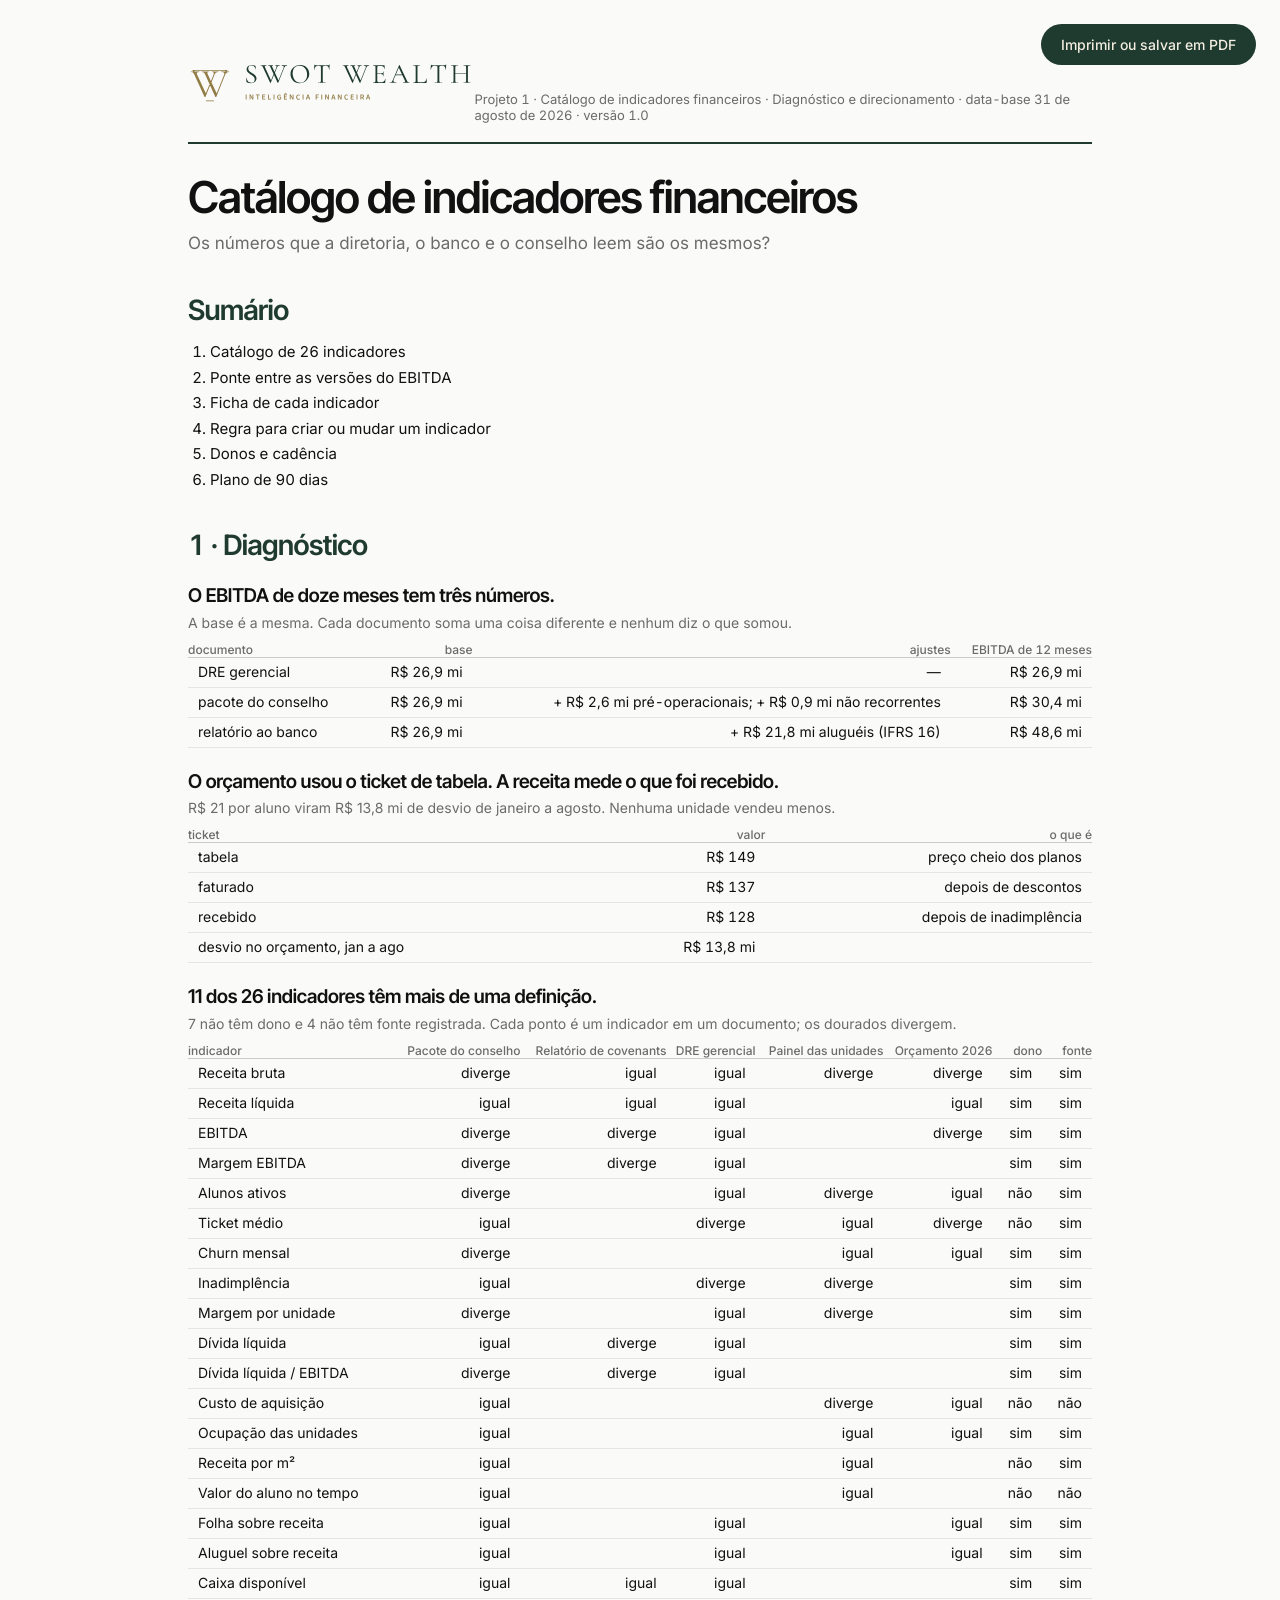
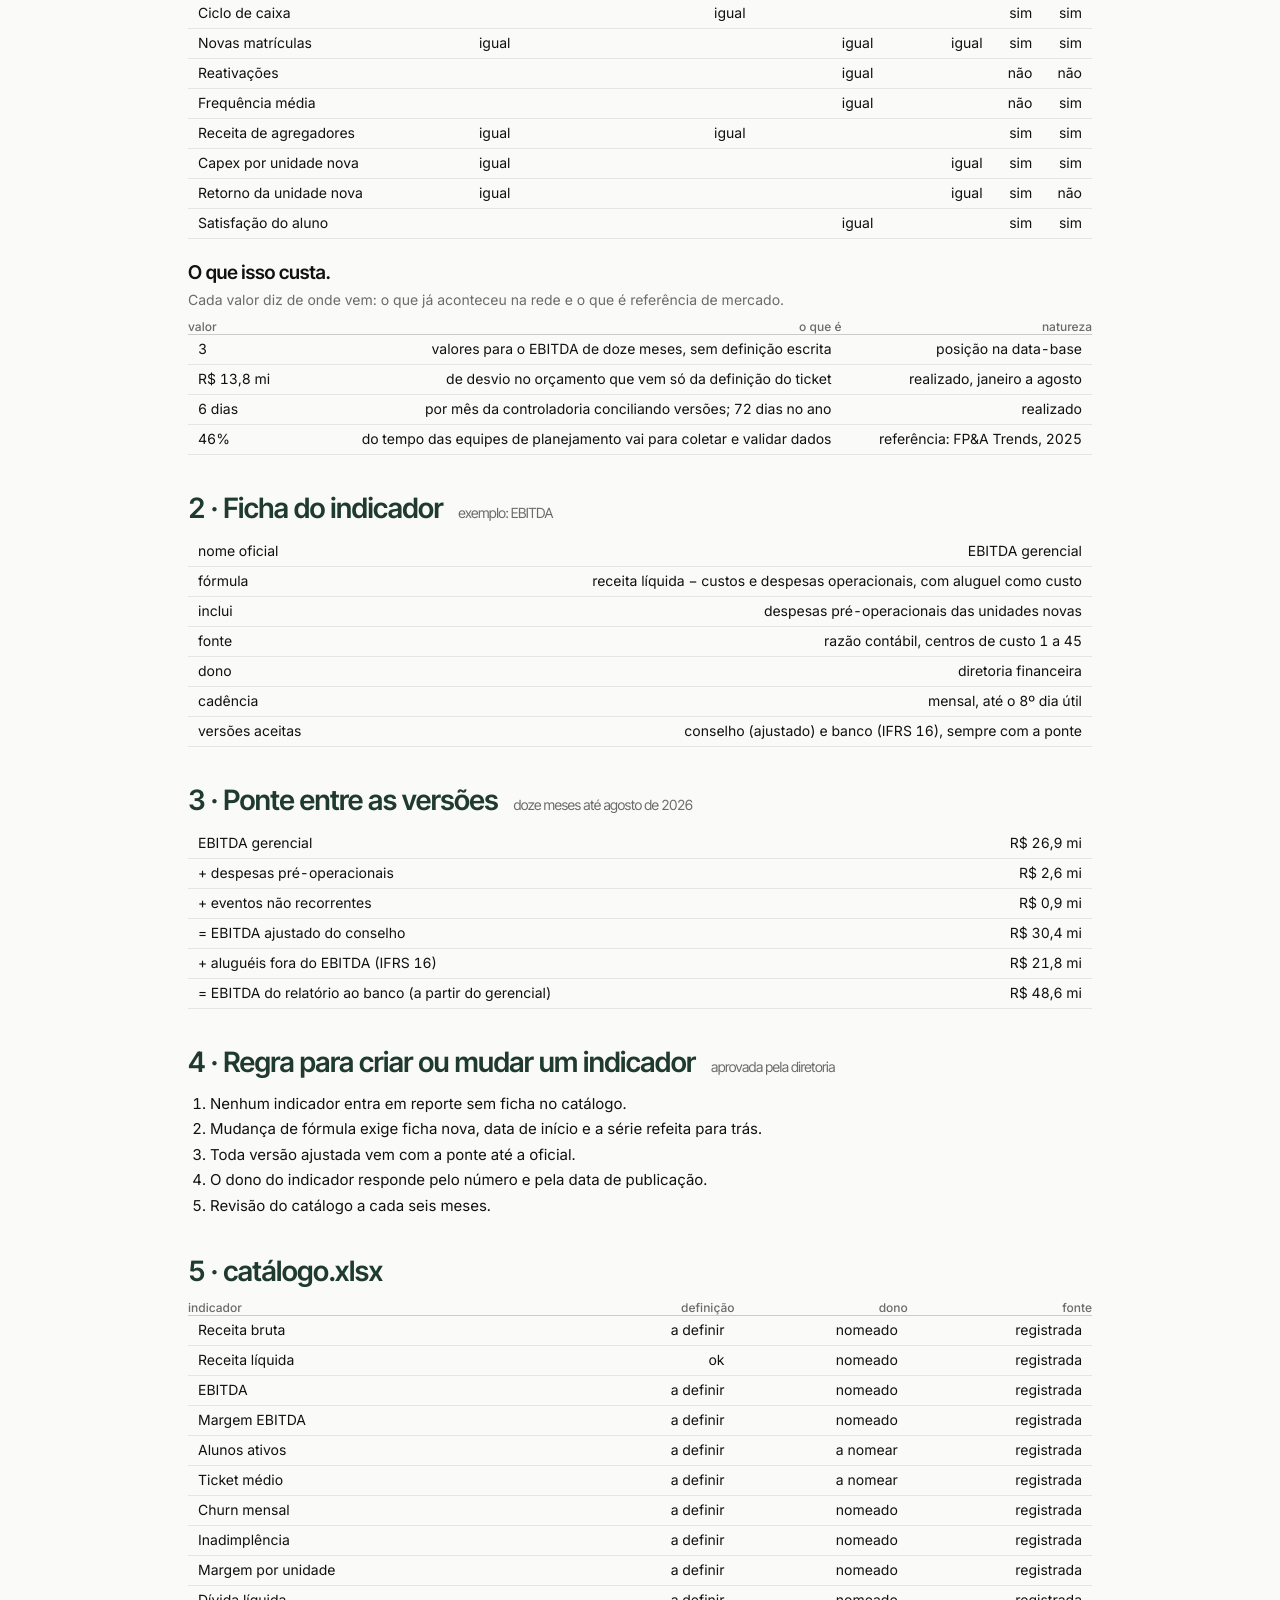
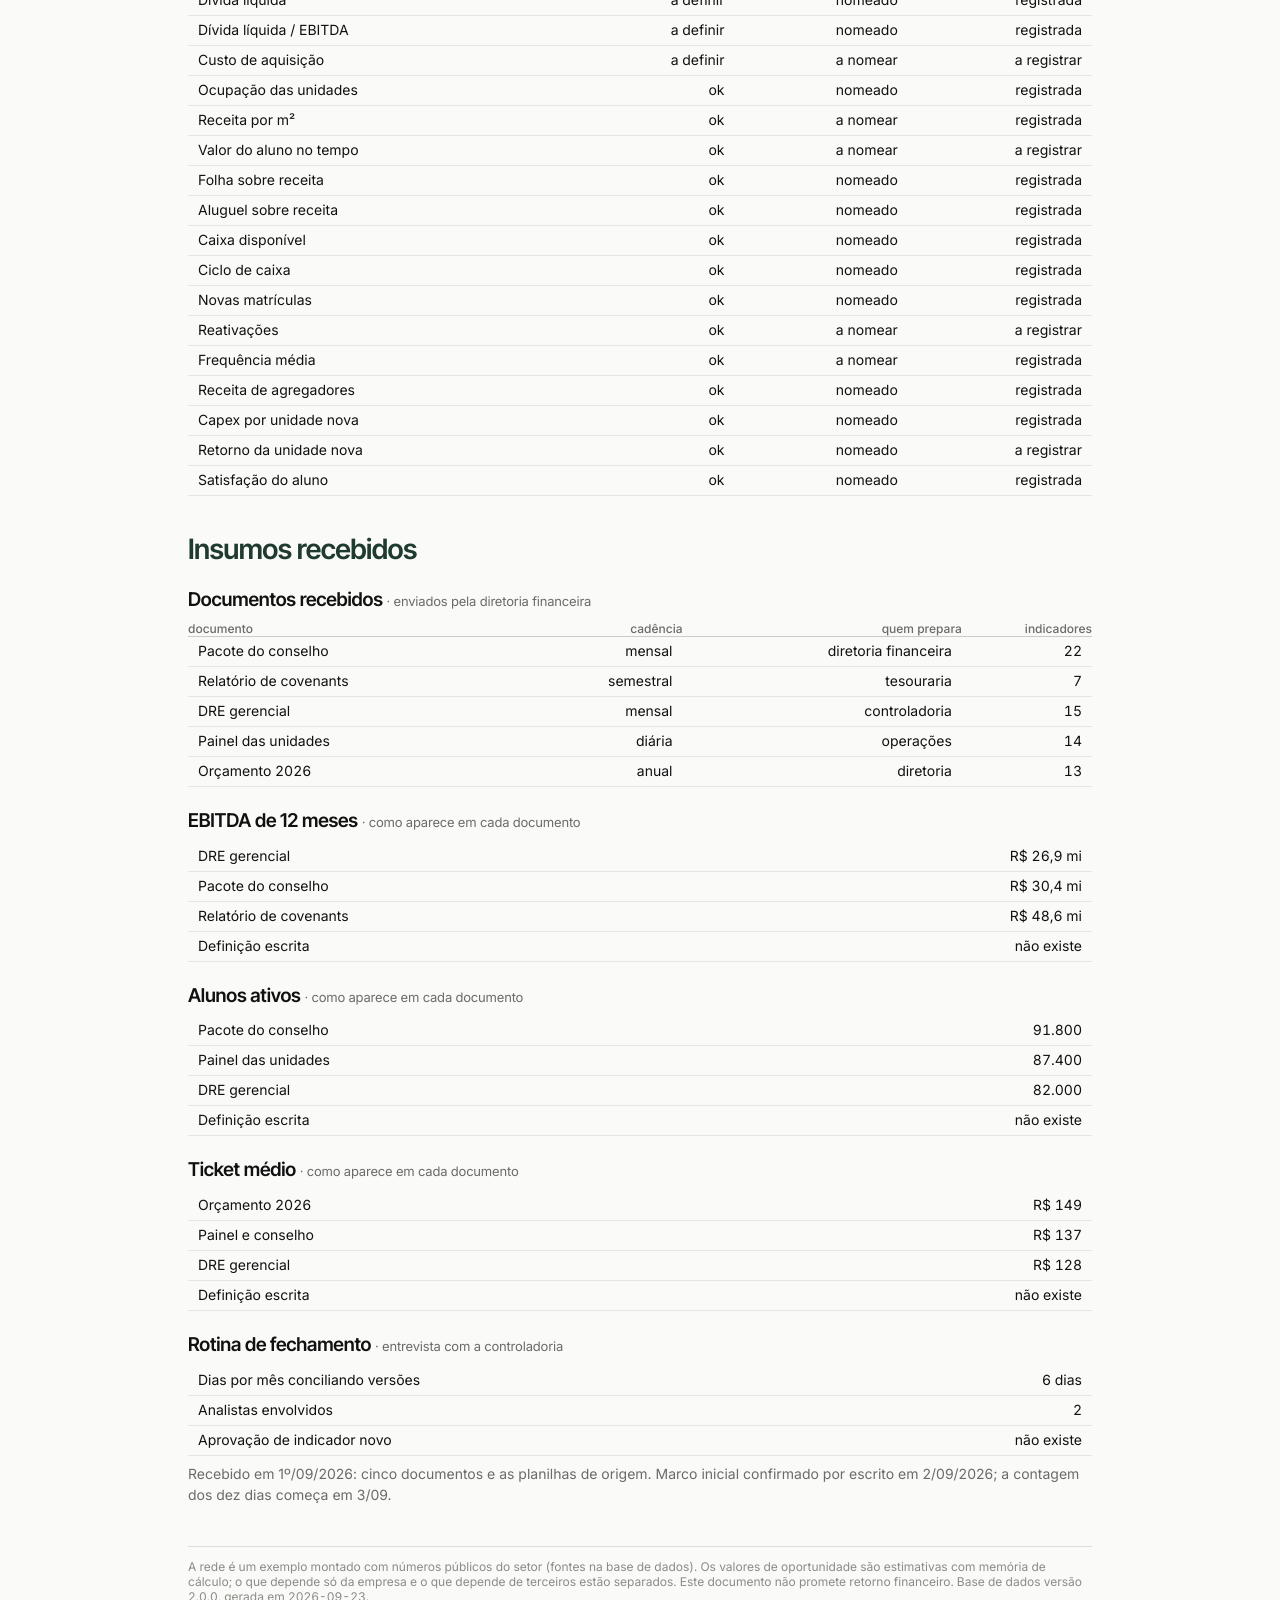
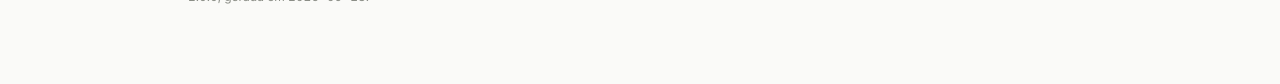
==== material.html @ 2d1b6a08 "Escolha do Top 3 a qualquer momento; peça contínua sem engasgos - 1, 2, 3 ou clique no cartão escolh" ====
<!doctype html>
<html lang="pt-BR">
<head>
<meta charset="utf-8">
<meta name="robots" content="noindex,nofollow">
<title>SWOT WEALTH · material do projeto</title>
<link rel="stylesheet" href="fontes/fontes.css?v=202609232228">
<link rel="stylesheet" href="estilo.css?v=202609232228">
<style>
:root{--sf:var(--disp);--sf-texto:var(--texto);--cinza-2:#8a8d86;--linha:rgba(17,17,17,.12)}
html,body{overflow:auto;background:var(--papel);color:var(--grafite);height:auto}
#campo,#moldura{display:none}
.doc{position:static;inset:auto;overflow:visible;max-width:1000px;margin:0 auto;padding:60px 48px 80px;font-family:var(--sf-texto)}
.doc header{border-bottom:2px solid var(--verde);padding-bottom:18px;margin-bottom:30px;display:flex;justify-content:space-between;align-items:baseline}
.doc header img{height:44px}
.doc header span{font-size:13px;color:var(--cinza)}
.doc h1{font:600 44px/1.08 var(--disp);letter-spacing:-.025em;margin-bottom:8px} .doc h1 small{display:block;font:400 17px/1.5 var(--texto);letter-spacing:0;color:var(--cinza);margin-top:10px} .doc h2 small,.doc p small{font-weight:400}
.doc h2{font-family:var(--sf);font-size:28px;font-weight:600;letter-spacing:-.02em;color:var(--verde);margin:36px 0 12px;page-break-after:avoid}
.doc h2 span{font-weight:400;font-size:14px;color:var(--cinza);margin-left:10px}
.doc section{page-break-inside:avoid}
.doc table{margin:8px 0} .doc td{font-size:14px;padding:6px 10px} .doc th{font-size:12px}
.doc .memo .lm span{max-width:none}
.doc .regua{height:190px}
.doc .grade{position:static;display:block} .doc .tile{margin-bottom:16px}
.doc .custo{grid-template-columns:repeat(2,1fr)} .doc .custo .num{font-size:24px}
.doc .funil .degrau .num{font-size:22px}
.doc .barra{width:var(--w)} .doc [data-w]{width:attr(data-w)}
.doc .proj i{height:var(--h)}
.doc .politica{list-style:none;font-size:14px;line-height:1.6}
.doc h3.qd{font:600 19px/1.3 var(--disp);letter-spacing:-.01em;margin:22px 0 4px}
.doc h3.qd span{font:400 13px var(--texto);color:var(--cinza)}
.doc p.qs{font:400 14px/1.5 var(--texto);color:var(--cinza);margin-bottom:8px}
.doc table.mini{width:100%;border-collapse:collapse}
.doc table.mini th{text-align:right;border-bottom:1px solid rgba(17,17,17,.2);color:var(--cinza);font-weight:500}
.doc table.mini th:first-child,.doc table.mini td.e{text-align:left}
.doc table.mini td{text-align:right;border-bottom:1px solid var(--fio)}
.doc ol.itens{padding-left:22px;font-size:15px;line-height:1.7}
.doc .rodape-doc{margin-top:40px;font-size:12px;color:var(--cinza-2);border-top:1px solid var(--linha);padding-top:12px}
.acoes{position:fixed;right:24px;top:24px;display:flex;gap:8px}
.acoes button{font:500 14px var(--texto);background:var(--verde);color:var(--marfim);border:none;padding:12px 20px;border-radius:999px;cursor:pointer}
@media print{.acoes{display:none} .doc{padding:0} @page{margin:18mm}}
</style>
</head>
<body>
<div class="acoes"><button onclick="window.print()">Imprimir ou salvar em PDF</button></div>
<div class="doc" id="doc"></div>
<script type="module">
// Material do projeto (v2): documento imprimível e arquivos CSV, gerados do mesmo conteúdo da apresentação.
import * as motor from "./motor/motor.js?v=202609232228";
import { conteudo } from "./js/conteudo.js?v=202609232228";
import { F } from "./js/util.js?v=202609232228";
window.__motor = motor;
const p = new URLSearchParams(location.search);
const n = Number(p.get("projeto") || 1);
const base = await fetch("dados/base.json", { cache: "no-store" }).then((r) => r.json());
const R = motor.calcular(base);
const C = conteudo(base, R, n);
const E = C.entregavel;
const mi = (v) => `R$ ${F.n(v / 1e6, 1)} mi`;
const semTag = (x) => String(x ?? "").replace(/<[^>]+>/g, " ").replace(/\s+/g, " ").trim();

// Cada quadro do diagnóstico vira uma tabela com os mesmos números do gráfico.
function tabelaDoQuadro(qd) {
  if (qd.id === "ebitda") return { cab: ["documento", "base", "ajustes", "EBITDA de 12 meses"], linhas: qd.barras.map((b) => [b.rot, mi(b.base), b.partes.map((x) => `+ ${mi(x.v)} ${x.t}`).join("; ") || "—", mi(b.base + b.partes.reduce((s, x) => s + x.v, 0))]) };
  if (qd.id === "ticket") return { cab: ["ticket", "valor", "o que é"], linhas: [...qd.barras.map(([t, v, d]) => [t, F.brl(v), d]), ["desvio no orçamento, jan a ago", mi(qd.numero), ""]] };
  if (qd.id === "matriz") return { cab: ["indicador", ...qd.docs, "dono", "fonte"], linhas: qd.linhas.map((l) => [l.nome, ...l.usos.map((u) => (u === "d" ? "diverge" : u ? "igual" : "")), l.dono ? "sim" : "não", l.fonte ? "sim" : "não"]) };
  if (qd.id === "pessoas") return { cab: ["pessoa", ...qd.passos, "caminho inteiro"], linhas: qd.pessoas.map((x) => [x.cargo, ..."CBLAPQ".split("").map((id) => (x.acessos.includes(id) ? "●" : "")), x.caminho ? "sim" : ""]) };
  if (qd.id === "fluxo") return { cab: ["fluxo", "valor pago em 12 meses"], linhas: qd.partes.map(([t, v]) => [t, mi(v)]) };
  if (qd.id === "meses") return { cab: ["mês", "trocas", "confirmadas", "sem confirmação"], linhas: qd.meses.map((m, i) => [m, qd.total[i], qd.conf[i], qd.total[i] - qd.conf[i]]) };
  if (qd.id === "fontes") return { cab: ["fonte", "saldo", "taxa ao ano", "custo ao ano"], linhas: qd.fontes.map((x) => [x.rot, mi(x.saldo), F.pct(x.taxa), mi(x.custo)]) };
  if (qd.id === "hoje" || qd.id === "depois") return { cab: ["semana", "menor saldo"], linhas: qd.semanas.map((v, i) => [i + 1, mi(v)]) };
  if (qd.tiles) return { cab: ["valor", "o que é", "natureza"], linhas: qd.tiles.map((t) => [t.v, t.t, t.e]) };
  if (qd.acoes) return { cab: ["ação", "valor ao ano", "natureza", "quando"], linhas: [...qd.acoes.map((a) => [a.t, F.brl(Math.round(a.v)), a.tipo === "certo" ? "depende só da empresa" : "depende de terceiros", a.quando]), ["total", F.brl(Math.round(qd.total)), `${F.brl(Math.round(qd.certo))} certos`, ""]] };
  return { cab: [], linhas: [] };
}
const tabHTML = (t) => `<table class="mini"><thead><tr>${t.cab.map((h) => `<th>${h}</th>`).join("")}</tr></thead><tbody>${t.linhas.map((l) => `<tr>${l.map((v, i) => `<td class="${i ? "" : "e"}">${v}</td>`).join("")}</tr>`).join("")}</tbody></table>`;
function csv(linhas) { return "﻿" + linhas.map((l) => l.map((v) => `"${semTag(v).replace(/"/g, '""')}"`).join(";")).join(String.fromCharCode(13, 10)); }
function baixar(nome, texto) { const a = document.createElement("a"); a.href = URL.createObjectURL(new Blob([texto], { type: "text/csv;charset=utf-8" })); a.download = nome; a.click(); }

if (p.get("baixar") === "checklist") {
  const linhas = [["bloco", "campo", "valor", "origem"]];
  C.formulario.blocos.forEach((b) => {
    if (b.tabela) b.tabela.linhas.forEach((l) => linhas.push([b.titulo, l[0], l.slice(1).join(" | "), b.origem]));
    if (b.matriz) b.matriz.pessoas.forEach((x) => linhas.push([b.titulo, x.cargo, b.matriz.passos.filter((_, i) => x.acessos[i]).join(" | "), b.origem]));
    if (b.campos) b.campos.forEach((c) => linhas.push([b.titulo, c.l, c.v, b.origem]));
  });
  baixar(`checklist_projeto${n}.csv`, csv(linhas));
} else if (p.get("baixar") === "tabelas") {
  const linhas = [["Diagnóstico"]];
  C.quadros.forEach((qd) => { const t = tabelaDoQuadro(qd); linhas.push([], [qd.titulo], t.cab, ...t.linhas); });
  linhas.push([], ["Planilha do entregável"], E.planilha.cab, ...E.planilha.linhas);
  baixar(`tabelas_projeto${n}.csv`, csv(linhas));
}

document.getElementById("doc").innerHTML = `
<header><img src="midia/marca/logo_horizontal.svg" alt="SWOT WEALTH"><span>Projeto ${n} · ${C.proj.nome} · ${E.capa.sub}</span></header>
<h1>${C.proj.nome}<small>${C.proj.pergunta}</small></h1>
<section><h2>Sumário</h2><ol style="padding-left:22px;line-height:1.7;font-size:15px">${E.capa.indice.map((i) => `<li>${i}</li>`).join("")}</ol></section>
<section><h2>1 · Diagnóstico</h2>${C.quadros.map((qd) => `<h3 class="qd">${qd.titulo}</h3><p class="qs">${qd.sub}</p>${tabHTML(tabelaDoQuadro(qd))}`).join("")}</section>
${E.folhas.map((fo, i) => `<section><h2>${i + 2} · ${fo.titulo} <span>${fo.sub}</span></h2>${fo.itens ? `<ol class="itens">${fo.itens.map((x) => `<li>${x}</li>`).join("")}</ol>` : tabHTML({ cab: [], linhas: fo.linhas })}</section>`).join("")}
<section><h2>${E.folhas.length + 2} · ${E.planilha.titulo}</h2>${tabHTML({ cab: E.planilha.cab, linhas: E.planilha.linhas })}</section>
<section><h2>Insumos recebidos</h2>${C.formulario.blocos.map((b) => `<h3 class="qd">${b.titulo} <span>· ${b.origem}</span></h3>${b.tabela ? tabHTML(b.tabela) : b.matriz ? tabHTML({ cab: ["pessoa", ...b.matriz.passos], linhas: b.matriz.pessoas.map((x) => [x.cargo, ...x.acessos.map((a) => (a ? "●" : ""))]) }) : tabHTML({ cab: [], linhas: b.campos.map((c) => [c.l, c.v]) })}`).join("")}<p class="qs">${C.formulario.selo}</p></section>
<div class="rodape-doc">A rede é um exemplo montado com números públicos do setor (fontes na base de dados). Os valores de oportunidade são estimativas com memória de cálculo; o que depende só da empresa e o que depende de terceiros estão separados. Este documento não promete retorno financeiro. Base de dados versão ${base.versao}, gerada em ${base.gerado_em}.</div>`;
</script>
</body>
</html>
---- fontes/fontes.css ----
/* Inter e Inter Tight (Rasmus Andersson, SIL Open Font License 1.1), variáveis, peso 100 a 900 */
@font-face{font-family:'Inter';font-style:normal;font-weight:100 900;font-display:block;src:url('inter-var-latin.woff2') format('woff2');unicode-range:U+0000-00FF,U+0131,U+0152-0153,U+02BB-02BC,U+02C6,U+02DA,U+02DC,U+0304,U+0308,U+0329,U+2000-206F,U+20AC,U+2122,U+2191,U+2193,U+2212,U+2215,U+FEFF,U+FFFD;}
@font-face{font-family:'Inter';font-style:normal;font-weight:100 900;font-display:block;src:url('inter-var-latin-ext.woff2') format('woff2');unicode-range:U+0100-02BA,U+02BD-02C5,U+02C7-02CC,U+02CE-02D7,U+02DD-02FF,U+0304,U+0308,U+0329,U+1D00-1DBF,U+1E00-1E9F,U+1EF2-1EFF,U+2020,U+20A0-20AB,U+20AD-20C0,U+2113,U+2C60-2C7F,U+A720-A7FF;}
@font-face{font-family:'Inter Tight';font-style:normal;font-weight:100 900;font-display:block;src:url('inter-tight-var-latin.woff2') format('woff2');unicode-range:U+0000-00FF,U+0131,U+0152-0153,U+02BB-02BC,U+02C6,U+02DA,U+02DC,U+0304,U+0308,U+0329,U+2000-206F,U+20AC,U+2122,U+2191,U+2193,U+2212,U+2215,U+FEFF,U+FFFD;}
@font-face{font-family:'Inter Tight';font-style:normal;font-weight:100 900;font-display:block;src:url('inter-tight-var-latin-ext.woff2') format('woff2');unicode-range:U+0100-02BA,U+02BD-02C5,U+02C7-02CC,U+02CE-02D7,U+02DD-02FF,U+0304,U+0308,U+0329,U+1D00-1DBF,U+1E00-1E9F,U+1EF2-1EFF,U+2020,U+20A0-20AB,U+20AD-20C0,U+2113,U+2C60-2C7F,U+A720-A7FF;}
---- estilo.css ----
/* SWOT WEALTH · sistema visual da apresentação (v2)
   Noite #040A07 · Verde #1F3A2F · Ouro #C8A45A (sobre escuro) · Ouro escuro #9C7B38 (sobre branco)
   Marfim #F3EEE1 · Papel #FAFAF8 · Grafite #111 · Cinza #6B6B6B · Risco #9A3B2E
   Títulos: Inter Tight 600 (−2%) · Texto e números: Inter 400/500, algarismos tabulares.
   Sem caixa-alta em rótulos; hierarquia por tamanho, peso e cor. Nada abaixo de 17 px no palco. */
:root{
  --noite:#040A07; --verde:#1F3A2F; --verde-c:#2E5A48; --ouro:#C8A45A; --ouro-e:#9C7B38; --marfim:#F3EEE1;
  --papel:#FAFAF8; --grafite:#111; --cinza:#6B6B6B; --fio:rgba(17,17,17,.09); --risco:#9A3B2E;
  --m2:rgba(243,238,225,.70); --m3:rgba(243,238,225,.48);
  --disp:'Inter Tight','Inter',system-ui,sans-serif; --texto:'Inter',system-ui,sans-serif;
}
*{box-sizing:border-box;margin:0;padding:0}
html,body{width:100%;height:100%;background:#000;overflow:hidden}
body{font-family:var(--texto);color:var(--marfim);-webkit-font-smoothing:antialiased;text-rendering:geometricPrecision;font-feature-settings:"tnum" 1,"cv11" 1}
#moldura{position:fixed;inset:0;display:flex;align-items:center;justify-content:center}
#palco{position:absolute;left:50%;top:50%;width:1920px;height:1080px;margin:-540px 0 0 -960px;transform-origin:50% 50%;overflow:hidden;background:var(--noite)}
#mundo{position:absolute;left:0;top:0;width:1920px;height:1080px;display:block}
#cenas{position:absolute;inset:0}
.cena{position:absolute;inset:0;pointer-events:none}
.cena [data-escolha]{pointer-events:auto;cursor:pointer}

/* ---------- HUD */
#progresso{position:absolute;left:0;right:0;bottom:0;height:2px;background:rgba(200,164,90,.14);z-index:20}
#progresso i{display:block;height:100%;width:0;background:var(--ouro)}
#abas{position:absolute;right:40px;bottom:22px;display:flex;gap:8px;opacity:0;z-index:20}
#abas button{font:500 16px/1 var(--texto);color:var(--m2);background:rgba(4,10,7,.6);border:1px solid rgba(243,238,225,.16);padding:10px 16px;border-radius:999px;cursor:pointer}
#abas button b{color:var(--ouro);margin-right:8px;font-weight:600}
#abas button.atual{color:var(--marfim);border-color:rgba(200,164,90,.7)}
#dica{position:absolute;left:40px;bottom:22px;font:400 16px/1 var(--texto);color:var(--m3);opacity:0;z-index:20}
#carregando,#inicio{position:absolute;inset:0;background:var(--noite);display:flex;flex-direction:column;align-items:center;justify-content:center;gap:56px;z-index:50}
#carregando img,#inicio img{height:64px}
#carregando i{display:block;width:140px;height:1px;background:rgba(200,164,90,.25);position:relative;overflow:hidden}
#carregando i:after{content:"";position:absolute;inset:0;background:var(--ouro);transform-origin:0 50%;animation:carrega 1.6s cubic-bezier(.6,0,.2,1) infinite}
@keyframes carrega{0%{transform:scaleX(0)}60%{transform:scaleX(1);opacity:1}100%{transform:scaleX(1);opacity:0}}
#inicio{display:none;cursor:pointer}
#inicio.visivel{display:flex}
#inicio button{width:84px;height:84px;border-radius:50%;border:1px solid rgba(200,164,90,.7);background:none;cursor:pointer;display:flex;align-items:center;justify-content:center;transition:border-color .3s,transform .3s}
#inicio button:hover{border-color:var(--ouro);transform:scale(1.04)}
#inicio button svg{width:26px;height:26px;margin-left:5px}

/* ---------- tipografia sobre o escuro */
.t-display{font:600 84px/1.0 var(--disp);letter-spacing:-.028em;color:var(--marfim)}
.t-titulo{font:600 58px/1.07 var(--disp);letter-spacing:-.024em;color:var(--marfim)}
.t-lead{font:400 25px/1.45 var(--texto);letter-spacing:-.005em;color:var(--m2)}
.t-leg{font:400 19px/1.5 var(--texto);color:var(--m3)}
.rotulo{font:500 19px/1.3 var(--texto);color:var(--ouro)}
.num{font-family:var(--disp);font-weight:600;letter-spacing:-.03em;font-variant-numeric:tabular-nums}
.ouro{color:var(--ouro)}

/* textos que entram e saem com movimento ficam em camada própria: a animação vira só composição, sem redesenhar o texto */
.cena .topo,.cena .quadro,.cena .qtit,.cena .leg,.cena .fatos > div,.cena .faixa > div,.cena .amostra,.cena .areas,.cena .rod,.cena .dias,.cena .socios,
.cena .ficha > div,.cena .amb,.cena .bloco-r,.cena .leg-peca > div,.cena .dica-escolha,.cena .cabd,.cena h1,.cena .t-lead{will-change:transform,opacity}
/* âncoras: a posição vem do 3D; o miolo recebe as animações */
.anc{position:absolute;left:0;top:0;will-change:transform}
.anc .miolo{position:absolute;left:0;top:0;white-space:nowrap}
/* folhas coladas às lâminas (o transform vem da homografia) */
.folha3d{position:absolute;left:0;top:0;transform-origin:0 0;will-change:transform;backface-visibility:hidden;overflow:hidden}

/* ---------- rótulos dos gráficos (sempre diretos, ao lado do dado) */
.anc.c .miolo{transform:translate(-50%,-50%);text-align:center}
.anc.e .miolo{transform:translate(0,-50%);text-align:left}
.anc.d .miolo{transform:translate(-100%,-50%);text-align:right}
.anc.val .miolo b{display:block;font-size:44px;line-height:1;color:var(--marfim)}
.anc.val.peq .miolo b{font-size:26px}
.anc.val .miolo span{display:block;font:400 18px/1.3 var(--texto);color:var(--m2);margin-top:6px}
.anc.val.ouro .miolo b{color:var(--ouro)}
.anc.cat .miolo{font:500 19px/1.25 var(--texto);color:var(--m2)}
.anc.cat .miolo span{display:block;font:400 18px/1.3 var(--texto);color:var(--m3);margin-top:3px}
.anc.cat.ouro .miolo{color:var(--ouro)}
.anc.seg .miolo{transform:translate(0,-50%);font:600 20px/1.2 var(--disp);color:var(--ouro)}
.anc.seg .miolo span{font:400 18px var(--texto);color:var(--m2);margin-left:6px}
.anc.grande .miolo{transform:translate(0,-50%)}
.anc.segd .miolo{transform:translate(-100%,-50%);font:500 19px/1.2 var(--texto);color:var(--ouro)}
.anc.grande .miolo b{display:block;font-size:104px;line-height:1;color:var(--ouro)}
.anc.grande .miolo span{display:block;font:400 21px/1.4 var(--texto);color:var(--m2);margin-top:12px;white-space:normal;width:420px}
.anc.ind .miolo{transform:translate(-100%,-50%);font:400 18px/1 var(--texto);color:var(--m2);padding-right:6px}
.anc.ind.ouro .miolo{color:var(--ouro);font-weight:500}
.anc.col .miolo{transform-origin:0 100%;transform:translate(-4px,-14px) rotate(-38deg);font:500 18px/1 var(--texto);color:var(--m3)}
.anc.colh .miolo{transform:translate(-50%,0);text-align:center;white-space:nowrap;font:500 18px/1.15 var(--texto);color:var(--m3)}
.anc.leg .miolo{transform:translate(-100%,-50%);font:400 18px/1.8 var(--texto);color:var(--m2)}
.anc.leg i{display:inline-block;width:14px;height:14px;border-radius:3px;background:var(--marfim);opacity:.8;margin-right:10px;vertical-align:-1px}
.anc.leg i.o{background:var(--ouro)}
.anc.dentro .miolo{transform:translate(-50%,-50%);text-align:center;font:600 22px/1.1 var(--disp);color:#0c1712}
.anc.dentro .miolo span{display:block;font:500 18px var(--texto);color:rgba(12,23,18,.72);margin-top:2px}
.anc.cand .miolo{transform:translate(0,-50%);width:330px;white-space:normal}
.anc.cand h5{font:500 18px var(--texto);color:var(--m2);margin-bottom:10px}
.anc.cand .miolo > div{display:grid;grid-template-columns:64px 1fr;gap:10px;align-items:baseline;padding:7px 0;border-top:1px solid rgba(243,238,225,.12);font:400 18px/1.3 var(--texto);color:var(--m3)}
.anc.cand .miolo > div b{font:600 24px var(--disp);color:var(--m2)}
.anc.cand .miolo > div.ok b,.anc.cand .miolo > div.ok span{color:var(--ouro)}
.anc.tile .miolo{width:500px;white-space:normal;text-align:left;transform:translate(-50%,-50%)}
.anc.tile b{display:block;font-size:64px;line-height:1;color:var(--marfim)}
.anc.tile.d b{color:var(--ouro)}
.anc.tile p{font:400 20px/1.35 var(--texto);color:var(--m2);margin-top:12px}
.anc.tile em{display:block;font:400 18px/1.3 var(--texto);font-style:normal;color:var(--m3);margin-top:10px}
.anc.acao .miolo{transform:translate(-100%,-50%);text-align:right;font:500 19px/1.25 var(--texto);color:var(--marfim)}
.anc.acao .miolo span{display:block;font:400 18px/1.3 var(--texto);color:var(--m3)}
.anc.total .miolo{transform:translate(0,-50%);font:400 22px var(--texto);color:var(--m2)}
.anc.total b{font-size:36px;color:var(--marfim)}
.anc.total b.ouro{color:var(--ouro)}

/* ---------- 0 · abertura e fecho */
.c-abre .leg{position:absolute;left:0;right:0;top:880px;text-align:center}
.c-abre .leg .l1{font:500 34px/1.25 var(--disp);letter-spacing:-.015em;color:var(--marfim)}
.c-abre .leg .l2{margin-top:16px;font:400 20px/1 var(--texto);color:var(--m3)}
.c-fecho .leg{top:940px}
.c-fecho .leg .l1{font-size:30px;color:var(--m2)}

/* ---------- 1 · os 208 */
.c-208 .topo{position:absolute;left:104px;top:118px;width:600px}
.c-208 .topo .t-display{font-size:74px}
.c-208 .topo .t-lead{margin-top:26px;font-size:23px}
.c-208 .fase .miolo{transform:translate(-50%,-50%);text-align:center}
.c-208 .fase.dir .miolo{transform:translate(0,-50%);text-align:left}
.c-208 .fase.esq .miolo{transform:translate(-100%,-50%);text-align:right}
.c-208 .fase b{display:block;font:600 22px/1.1 var(--disp);letter-spacing:-.01em;color:var(--marfim)}
.c-208 .fase span{display:block;font:400 18px/1.3 var(--texto);color:var(--ouro);margin-top:3px}
.c-208 .amostra{position:absolute;left:0;right:0;top:72px;text-align:center}
.c-208 .amostra em{display:block;font:500 19px/1 var(--texto);font-style:normal;color:var(--ouro);margin-bottom:14px}
.c-208 .amostra span{display:block;font:600 36px/1.22 var(--disp);letter-spacing:-.02em;color:var(--marfim)}
.c-208 .t3tag .miolo{transform:translate(-50%,-50%);font:600 18px/1 var(--texto);color:#1b1305;background:var(--ouro);padding:8px 12px;border-radius:999px}
.c-208 .areas{position:absolute;left:104px;top:736px;width:560px;font-size:19px;line-height:1.55}

/* ---------- 2 · o cenário e a história */
.c-hist .quadro{position:absolute;left:112px;top:92px;width:1320px}
.c-hist .qa{width:980px}
.c-hist .qa .rotulo{margin-bottom:14px}
.c-hist .qa .fatos{position:absolute;left:0;top:628px;display:grid;grid-template-columns:repeat(3,300px);gap:40px}
.c-hist .qa .fatos div{border-top:1px solid rgba(200,164,90,.5);padding-top:16px}
.c-hist .qa .fatos b{display:block;font-size:52px;line-height:1;color:var(--marfim)}
.c-hist .qa .fatos span{display:block;font:400 18px/1.4 var(--texto);color:var(--m2);margin-top:10px}
.c-hist .qa .fonte{position:absolute;left:0;top:880px;width:1100px;font:400 18px/1.4 var(--texto);color:var(--m3)}
.c-hist .qc .t-leg{margin-top:14px}
.c-hist .qe{top:190px;width:1500px}
.c-hist .qe .faixa{margin-top:260px;display:grid;grid-template-columns:repeat(3,1fr);gap:56px;border-top:1px solid rgba(243,238,225,.16);padding-top:30px}
.c-hist .qe .faixa b{display:block;font-size:60px;line-height:1;color:var(--marfim);margin-bottom:12px}
.c-hist .qe .faixa div{font:400 20px/1.4 var(--texto);color:var(--m2)}

/* ---------- 3 · Top 3 e escolha */
.c-top3 .topo{position:absolute;left:150px;top:92px;width:1600px}
.c-top3 .topo .t-lead{margin-top:18px;max-width:1240px}
.c-top3 .topo.escolha .t-leg{margin-top:14px}
.c-top3 .dica-escolha{position:absolute;left:50%;top:996px;transform:translateX(-50%);white-space:nowrap;padding:12px 22px;border-radius:999px;background:rgba(4,10,7,.86);border:1px solid rgba(200,164,90,.45);font:500 20px/1 var(--texto);color:var(--ouro)}
.c-top3 .cartao{padding:52px 50px 40px;display:flex;flex-direction:column;pointer-events:auto;cursor:pointer}
.c-top3 .cartao .n{font:500 21px/1 var(--texto);color:var(--ouro)}
.c-top3 .cartao h3{font:600 42px/1.06 var(--disp);letter-spacing:-.02em;color:var(--marfim);margin:14px 0 18px}
.c-top3 .cartao .perg{font:400 23px/1.42 var(--texto);color:var(--marfim)}
.c-top3 .cartao h4{font:500 19px/1 var(--texto);color:var(--ouro);margin:28px 0 10px}
.c-top3 .cartao ul{list-style:none}
.c-top3 .cartao li{font:400 20px/1.38 var(--texto);color:var(--m2);padding:4px 0 4px 20px;position:relative}
.c-top3 .cartao li:before{content:"";position:absolute;left:0;top:17px;width:8px;height:1px;background:var(--ouro)}

/* ---------- papel (formulário e peças do entregável) */
.papel{color:var(--grafite)}
.papel .cab{display:flex;justify-content:space-between;align-items:center}
.papel .cab img{height:28px}
.papel .cab span{font:400 18px/1 var(--texto);color:var(--cinza)}

/* ---------- 4 · formulário */
.form{padding:34px 54px 30px}
.form .cab{margin-bottom:22px}
.form .titulo{position:relative;margin-bottom:20px;padding-right:340px}
.form .titulo h1{font:600 46px/1.06 var(--disp);letter-spacing:-.025em}
.form .titulo p{font:400 20px/1.45 var(--texto);color:var(--cinza);margin-top:10px}
.form .prog{position:absolute;right:0;top:0;text-align:right}
.form .prog b{display:block;font:600 44px/1 var(--disp);letter-spacing:-.03em}
.form .prog > span{display:block;font:400 18px/1 var(--texto);color:var(--cinza);margin-top:8px}
.form .prog i{display:block;width:240px;height:3px;border-radius:2px;background:rgba(17,17,17,.08);margin:14px 0 0 auto;position:relative;overflow:hidden}
.form .prog i:after{content:"";position:absolute;left:0;top:0;height:100%;width:var(--p,0%);background:var(--ouro)}
.form .blocos{display:grid;gap:14px 18px}
.form .blocos.p1{grid-template-columns:repeat(4,1fr)}
.form .blocos.p1 .bloco.largo{grid-column:1 / -1}
.form .blocos.p2{grid-template-columns:1.9fr 1fr 1fr;grid-template-rows:auto auto auto}
.form .blocos.p2 .bloco.largo{grid-row:span 3}
.form .blocos.p3{grid-template-columns:repeat(3,1fr)}
.form .blocos.p3 .bloco.largo{grid-column:1 / -1}
.form .bloco{background:#fff;border:1px solid var(--fio);border-radius:18px;padding:14px 18px 8px;will-change:opacity}
.form .bloco h3{font:600 19px/1.2 var(--disp);letter-spacing:-.01em;margin-bottom:4px}
.form .bloco h3 span{display:block;font:400 18px/1.3 var(--texto);color:var(--cinza);margin-top:2px;letter-spacing:0}
.form .campo{display:grid;grid-template-columns:minmax(0,1fr) auto;gap:10px;align-items:baseline;padding:5px 0;border-bottom:1px solid var(--fio)}
.form .campo:last-child{border-bottom:none}
.form .campo label{font:400 18px/1.3 var(--texto);color:var(--cinza)}
.form .campo .v{font:600 20px/1.2 var(--disp);letter-spacing:-.01em;text-align:right;min-height:22px}
.form .campo .v.texto{font:500 18px/1.3 var(--texto);max-width:230px}
.form .campo .v.alerta{color:var(--risco)}
.form .digitando .txt:after{content:"";display:inline-block;width:2px;height:.9em;background:var(--ouro);margin-left:2px;vertical-align:-2px}
.form .campo .v{opacity:0;will-change:transform,opacity}
.form table{border-collapse:collapse;width:100%;font:400 18px/1.3 var(--texto)}
.form th{font:500 18px/1.2 var(--texto);color:var(--cinza);text-align:right;padding:5px 8px;border-bottom:1px solid rgba(17,17,17,.14)}
.form td{padding:6px 8px;text-align:right;border-bottom:1px solid var(--fio)}
.form th.e,.form td.e{text-align:left}
.form tbody tr,.form .mz-l{opacity:0;will-change:opacity}
.form .mz{font:400 18px/1 var(--texto)}
.form .mz-cab,.form .mz-l{display:grid;grid-template-columns:300px repeat(6,1fr);align-items:center}
.form .mz-cab i{font:500 18px/1.15 var(--texto);font-style:normal;color:var(--cinza);text-align:center;padding:0 2px 8px}
.form .mz-l{padding:3.5px 0;border-bottom:1px solid var(--fio)}
.form .mz-l span{color:var(--grafite)}
.form .mz-l i{justify-self:center;width:12px;height:12px;border-radius:50%;border:1px solid rgba(17,17,17,.14)}
.form .mz-l i.s{background:var(--verde-c);border-color:var(--verde-c)}

.form .selo{position:absolute;left:54px;bottom:26px;width:900px;font:400 18px/1.45 var(--texto);color:var(--cinza);border-left:2px solid var(--ouro);padding:3px 0 3px 14px}

/* ---------- 5 · a análise */
.c-analise .topo{position:absolute;left:112px;top:96px}
.c-analise .no .miolo{transform:translate(0,-50%);font:400 18px/1.3 var(--texto);color:var(--m2)}
.c-analise .no.ouro span{display:block;color:var(--m2);font-size:18px}
.c-analise .no.ouro b{display:block;font:600 27px/1.1 var(--disp);letter-spacing:-.02em;color:var(--ouro);margin-top:2px}
.c-analise .rod{position:absolute;left:112px;top:980px}
.c-analise .dias{position:absolute;left:112px;right:112px;top:120px}
.c-analise .dias .linha{display:grid;grid-template-columns:repeat(6,1fr);gap:22px;margin-top:40px}
.c-analise .dias .linha div{border-top:1px solid rgba(200,164,90,.6);padding-top:16px}
.c-analise .dias .linha b{display:block;font:600 25px/1.1 var(--disp);letter-spacing:-.015em;color:var(--marfim)}
.c-analise .dias .linha span{display:block;font:400 18px/1.4 var(--texto);color:var(--m2);margin-top:8px}
.c-analise .socios{position:absolute;left:112px;right:112px;top:110px}
.c-analise .socios .grade{display:grid;grid-template-columns:repeat(4,1fr);gap:40px;margin-top:40px}
.c-analise .socios .grade div{border-top:1px solid rgba(243,238,225,.2);padding-top:18px}
.c-analise .socios b{display:block;font:600 30px/1.1 var(--disp);letter-spacing:-.02em;color:var(--marfim)}
.c-analise .socios p{font:400 18px/1.45 var(--texto);color:var(--m2);margin-top:10px}

/* ---------- 6 · diagnóstico */
.c-diag .cabd{position:absolute;left:112px;top:44px;font:400 18px/1 var(--texto);color:var(--m3)}
.c-diag .qtit{position:absolute;left:112px;top:84px;width:1500px}
.c-diag .qtit .t-titulo{font-size:50px}
.c-diag .qtit .t-lead{margin-top:12px;max-width:1340px;font-size:22px}

/* ---------- 7 · entregável */
.c-ent .topo{position:absolute;left:112px;top:120px;width:640px}
.c-ent .topo .t-lead{margin-top:14px}
.c-ent .leg-peca div{position:absolute;left:96px;top:900px;max-width:800px;padding:18px 24px 20px;border-radius:18px;background:rgba(4,10,7,.82);border:1px solid rgba(243,238,225,.10)}
.c-ent .leg-peca b{display:block;font:600 34px/1.1 var(--disp);letter-spacing:-.02em;color:var(--marfim)}
.c-ent .leg-peca span{display:block;font:400 21px/1.4 var(--texto);color:var(--m2);margin-top:8px}
.peca.papel{background:transparent}
.peca .capa{position:absolute;inset:0;background:var(--verde);padding:64px 56px;color:var(--marfim)}
.peca .capa img{height:34px;margin-bottom:120px}
.peca .capa h2{font:600 50px/1.05 var(--disp);letter-spacing:-.025em}
.peca .capa p{font:400 18px/1.45 var(--texto);color:var(--m2);margin:16px 0 34px}
.peca .capa ol{list-style:none;counter-reset:i}
.peca .capa li{counter-increment:i;font:400 21px/1.35 var(--texto);padding:11px 0;border-top:1px solid rgba(243,238,225,.16)}
.peca .capa li:before{content:counter(i);font:600 21px var(--disp);color:var(--ouro);margin-right:16px}
.peca .pg{position:absolute;inset:0;padding:44px 48px}
.peca .pg .cab{margin-bottom:56px}
.peca .pg .cab img{height:22px}
.peca .pg .cab span{font-size:18px}
.peca .pg h2{font:600 38px/1.08 var(--disp);letter-spacing:-.02em;color:var(--grafite)}
.peca .pg .sub{font:400 18px/1.4 var(--texto);color:var(--cinza);margin:10px 0 26px}
.peca .pg table{width:100%;border-collapse:collapse;table-layout:fixed;font:400 19px/1.35 var(--texto)}
.peca .pg td{padding:10px 0;border-top:1px solid var(--fio);vertical-align:top}
.peca .pg td.d{text-align:right;padding-left:14px;color:var(--grafite);font-weight:600}
.peca .pg td:first-child{padding-right:10px}
.peca .pg td:first-child{color:var(--grafite)}
.peca .pg .itens{list-style:none;counter-reset:i}
.peca .pg .itens li{counter-increment:i;font:400 20px/1.42 var(--texto);color:var(--grafite);padding:12px 0 12px 40px;border-top:1px solid var(--fio);position:relative}
.peca .pg .itens li:before{content:counter(i);position:absolute;left:0;top:12px;font:600 20px var(--disp);color:var(--ouro-e)}
.peca .xl{position:absolute;inset:0;background:#fff;font:400 19px/1 var(--texto);color:var(--grafite)}
.peca .xl-t{display:flex;align-items:center;gap:12px;height:62px;padding:0 24px;background:#f1f3f1;border-bottom:1px solid var(--fio);font:500 20px var(--texto)}
.peca .xl-t i{width:22px;height:22px;border-radius:4px;background:var(--verde-c)}
.peca .xl table{width:100%;border-collapse:collapse;table-layout:fixed}
.peca .xl th{background:#f7f8f7;font:500 18px var(--texto);color:var(--cinza);text-align:left;padding:10px 12px;border:1px solid #e3e6e3}
.peca .xl th:first-child,.peca .xl td.n{width:48px;text-align:center;color:var(--cinza);background:#f7f8f7}
.peca .xl td{padding:10px 12px;border:1px solid #e9ece9;white-space:nowrap;overflow:hidden;text-overflow:ellipsis}
.peca.escura{background:transparent}
.peca .pn{position:absolute;inset:0;padding:44px 52px;color:var(--marfim)}
.peca .pn-t b{display:block;font:600 40px/1.1 var(--disp);letter-spacing:-.02em}
.peca .pn-t span{display:block;font:400 19px var(--texto);color:var(--m3);margin-top:8px}
.peca .pn-g{position:absolute;left:52px;right:52px;bottom:56px;top:190px;display:flex;align-items:flex-end;gap:14px;border-bottom:1px solid rgba(243,238,225,.3)}
.peca .pn-g i{flex:1;background:linear-gradient(180deg,rgba(243,238,225,.85),rgba(243,238,225,.55));border-radius:6px 6px 0 0}
.peca .pn-g i.o{background:var(--ouro)}
.peca .pn-g.semanas i{background:rgba(92,170,132,.8)}
.peca .pn-g em{position:absolute;left:0;right:0;border-top:2px dashed var(--ouro)}
.peca .dv{position:absolute;inset:0;padding:70px 76px;display:flex;flex-direction:column;justify-content:center}
.peca .dv b{font:600 58px/1 var(--disp);letter-spacing:-.02em;color:var(--ouro)}
.peca .dv span{font:400 30px/1.4 var(--texto);color:var(--marfim);margin-top:22px}

/* ---------- 8 · resultado */
.c-res .bloco-r{position:absolute;left:112px;top:120px;width:760px}
.c-res .rotulo{margin-bottom:14px}
.c-res .grande{display:block;font-size:136px;line-height:1;color:var(--ouro);margin-top:70px;white-space:nowrap}
.c-res .leg1{font:500 30px/1.25 var(--disp);letter-spacing:-.015em;color:var(--marfim);margin-top:16px}
.c-res .sub{margin-top:14px;font-size:20px}
.c-res .selos{display:flex;flex-wrap:wrap;gap:10px;margin-top:60px}
.c-res .selos span{font:500 18px/1 var(--texto);color:var(--m2);border:1px solid rgba(200,164,90,.5);border-radius:999px;padding:11px 16px}

/* ---------- 9 · oferta */
.c-oferta .topo{position:absolute;left:112px;top:104px;width:900px}
.c-oferta .ficha{position:absolute;left:112px;top:470px;width:900px;display:grid;grid-template-columns:250px 1fr}
.c-oferta .ficha div{padding:16px 0;border-top:1px solid rgba(243,238,225,.14)}
.c-oferta .ficha .k{font:500 19px/1.4 var(--texto);color:var(--ouro)}
.c-oferta .ficha .v{font:400 19px/1.5 var(--texto);color:var(--m2)}
.c-oferta .amb{position:absolute;left:112px;top:960px;width:960px;font:500 27px/1.3 var(--disp);letter-spacing:-.015em;color:var(--marfim)}

/* ---------- material */
#material{position:fixed;inset:0;background:rgba(4,10,7,.72);display:none;align-items:center;justify-content:center;z-index:60}
#material.aberto{display:flex}
#material .caixa{background:var(--papel);color:var(--grafite);width:620px;padding:44px 48px;border-radius:24px}
#material .logo{height:40px;margin-bottom:26px}
#material h2{font:600 34px/1.1 var(--disp);letter-spacing:-.02em}
#material p{font:400 16px/1.5 var(--texto);color:var(--cinza);margin:10px 0 20px}
#material a{display:block;font:600 19px/1.3 var(--disp);color:var(--grafite);text-decoration:none;padding:13px 0;border-top:1px solid var(--fio)}
#material a span{display:block;font:400 13.5px/1.4 var(--texto);color:var(--cinza)}
#material .fechar{margin-top:20px;font:500 14px/1 var(--texto);background:none;border:1px solid rgba(17,17,17,.2);color:var(--grafite);padding:11px 18px;border-radius:999px;cursor:pointer}

@media (prefers-reduced-motion: reduce){#carregando i:after{animation:none}}
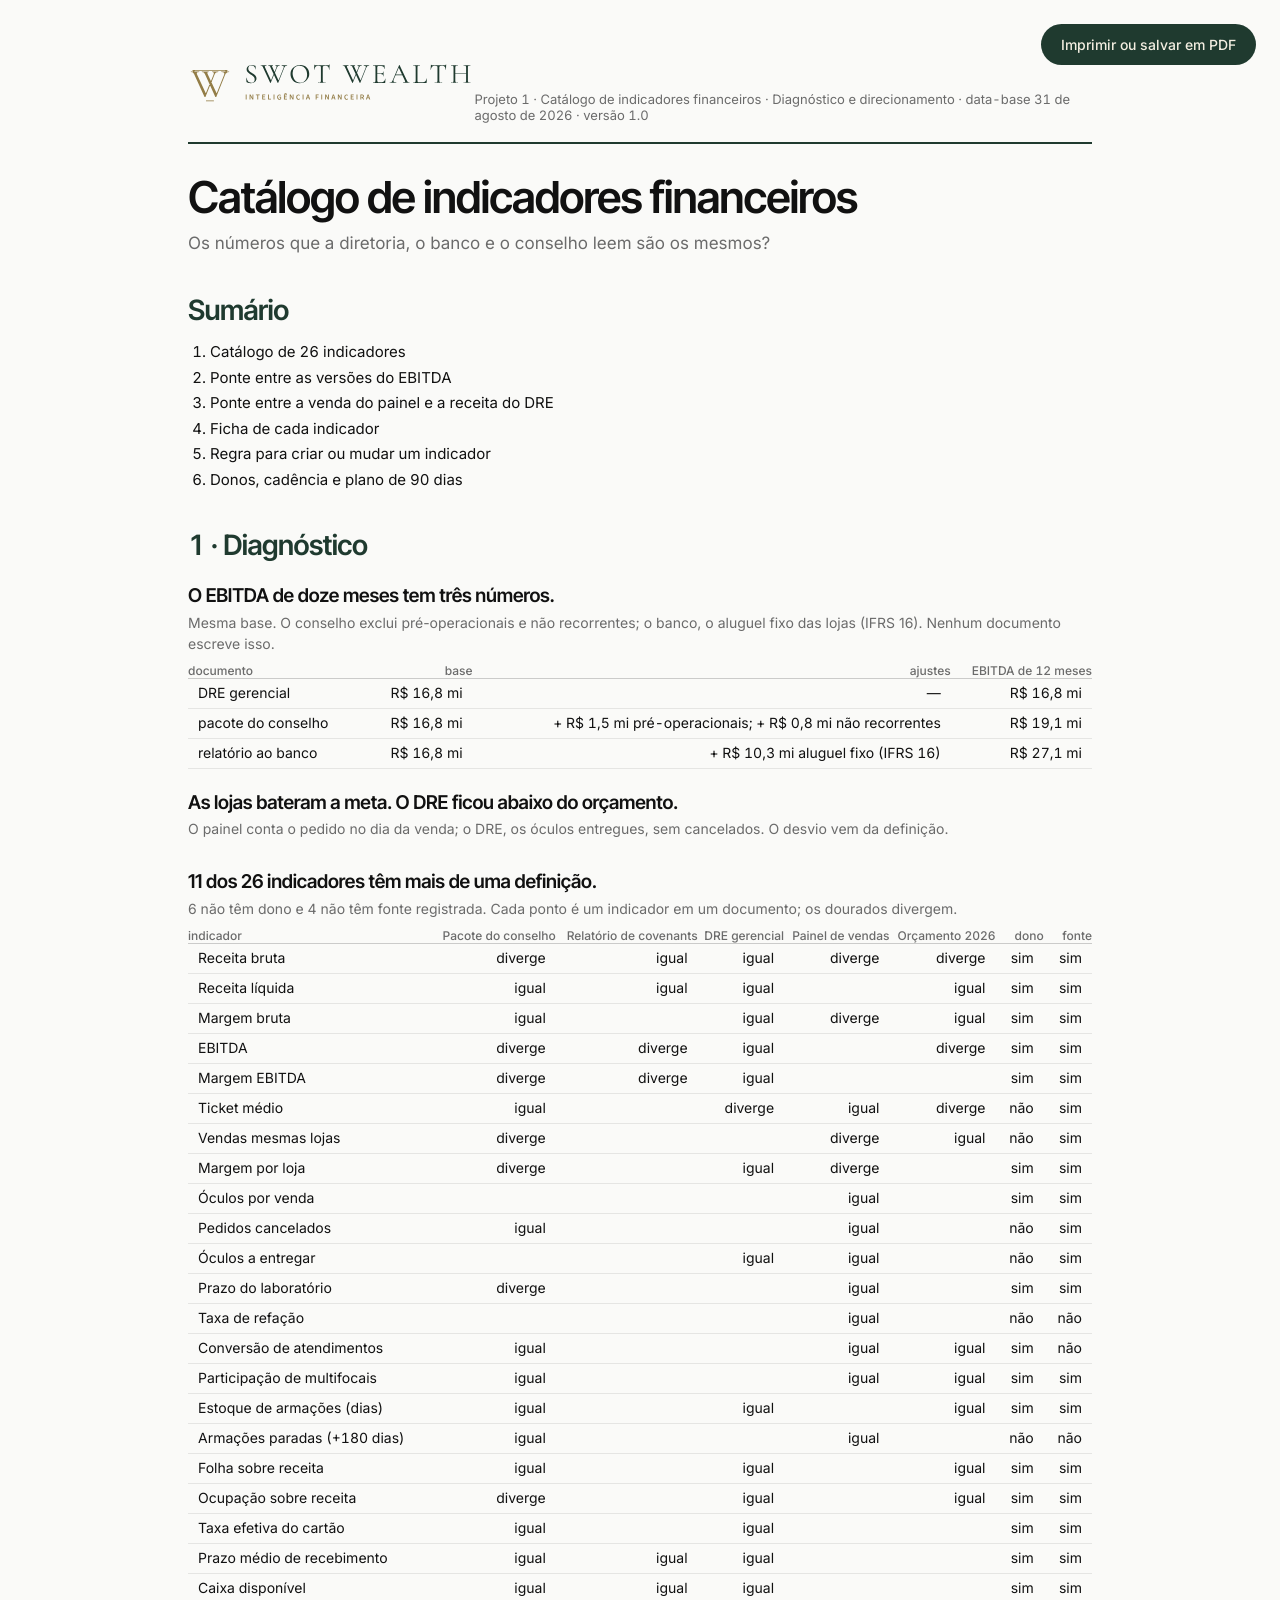
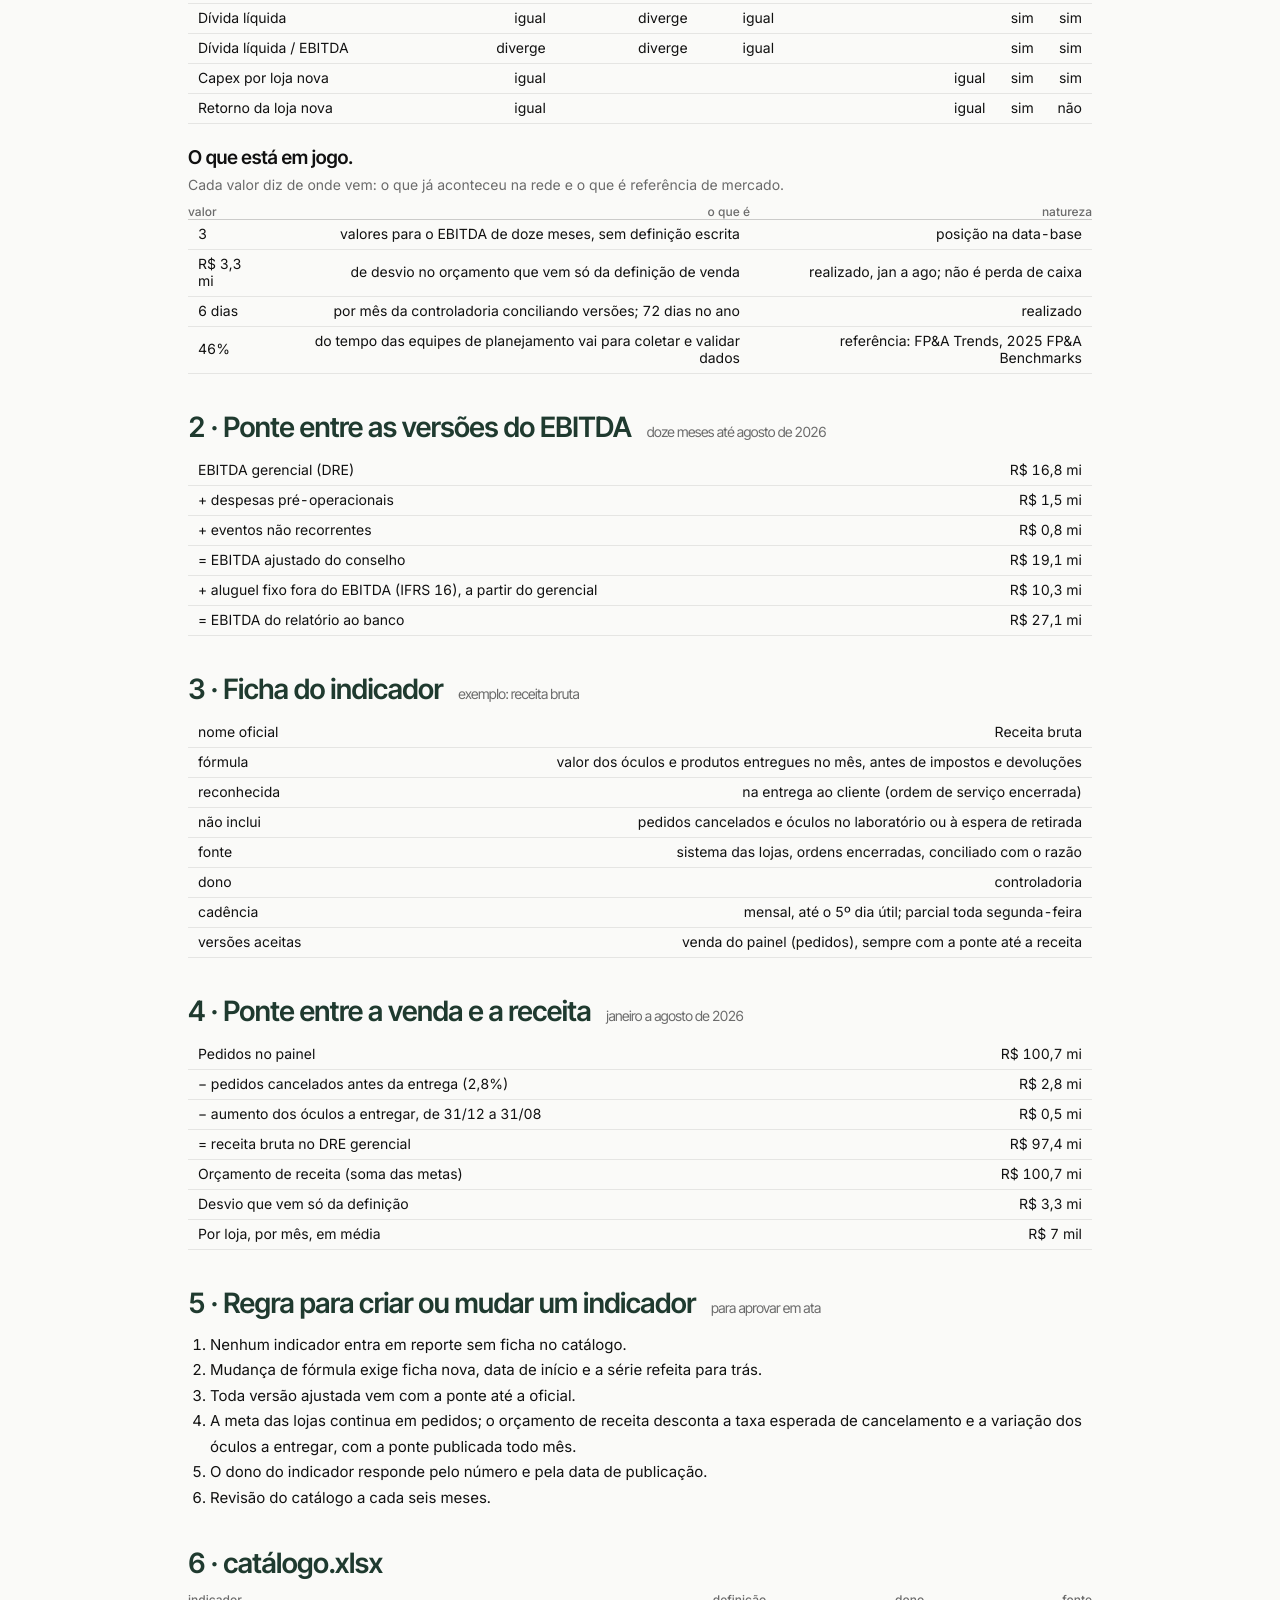
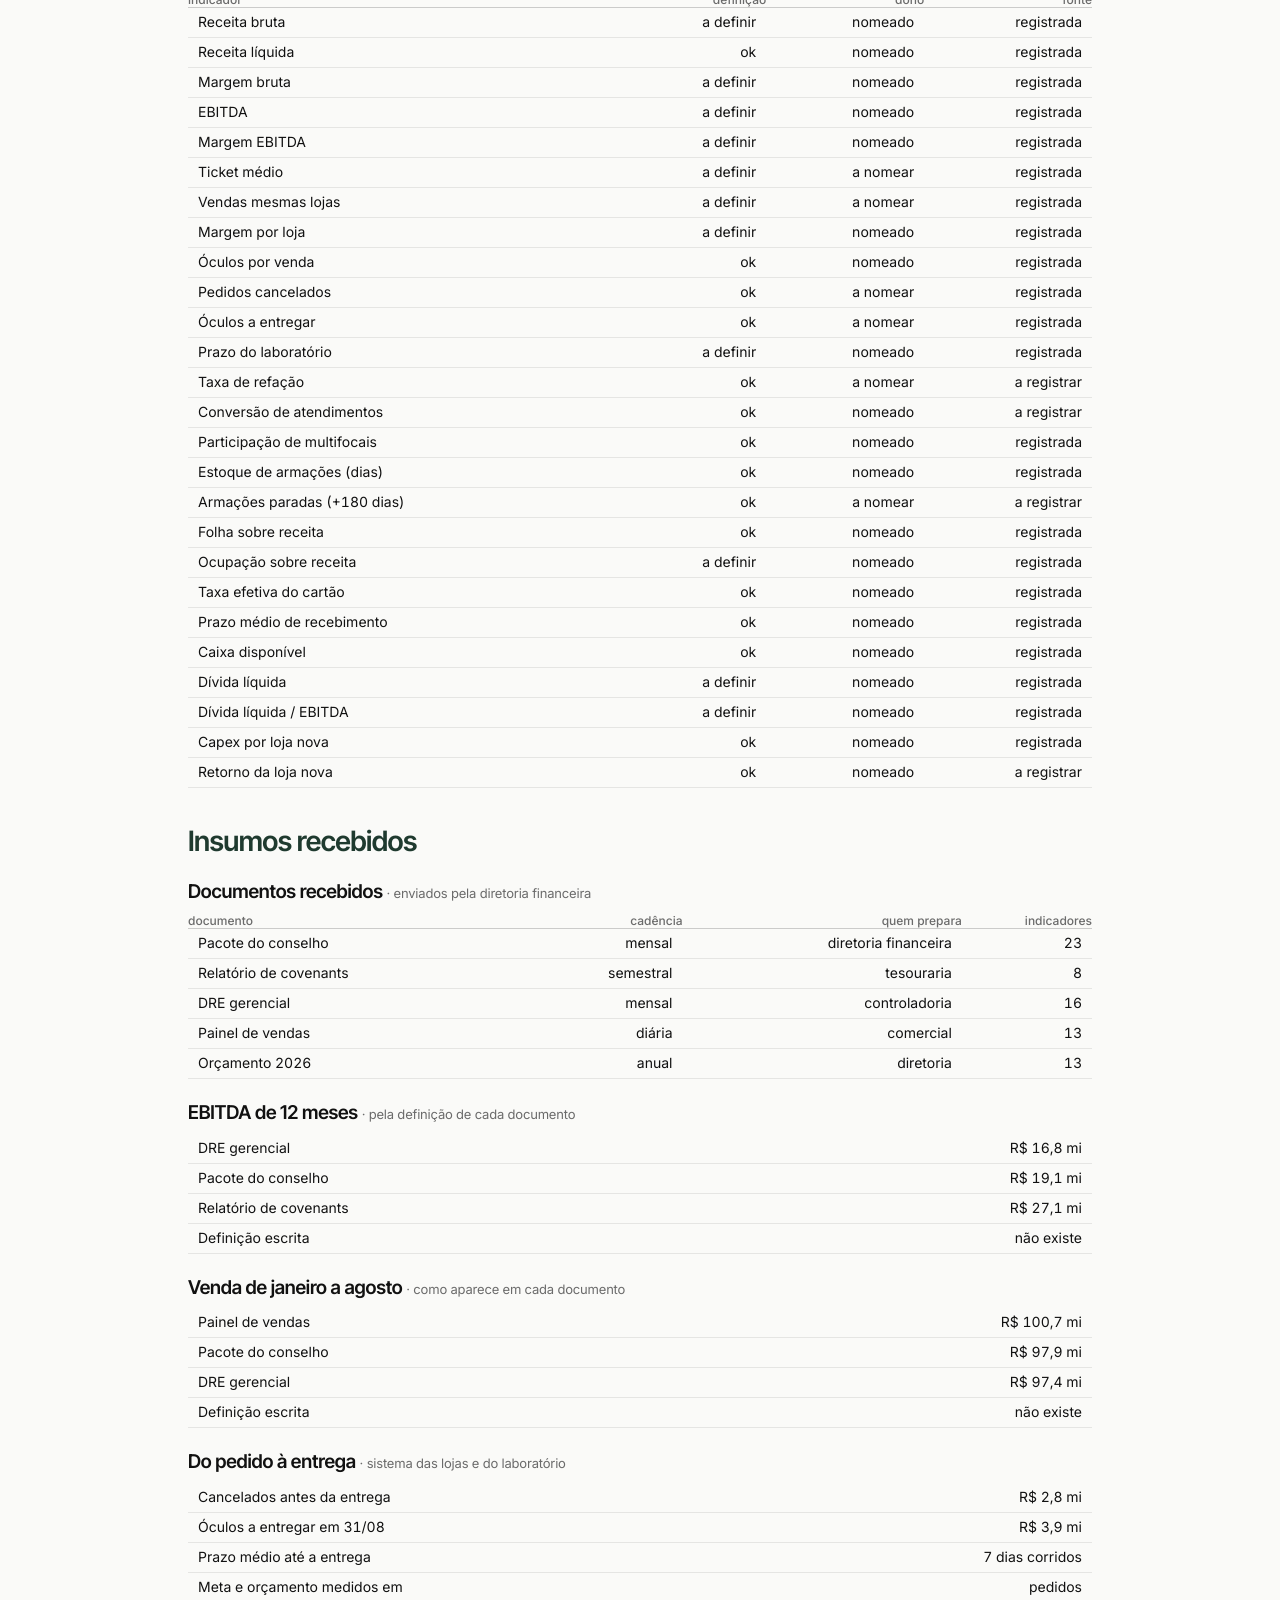
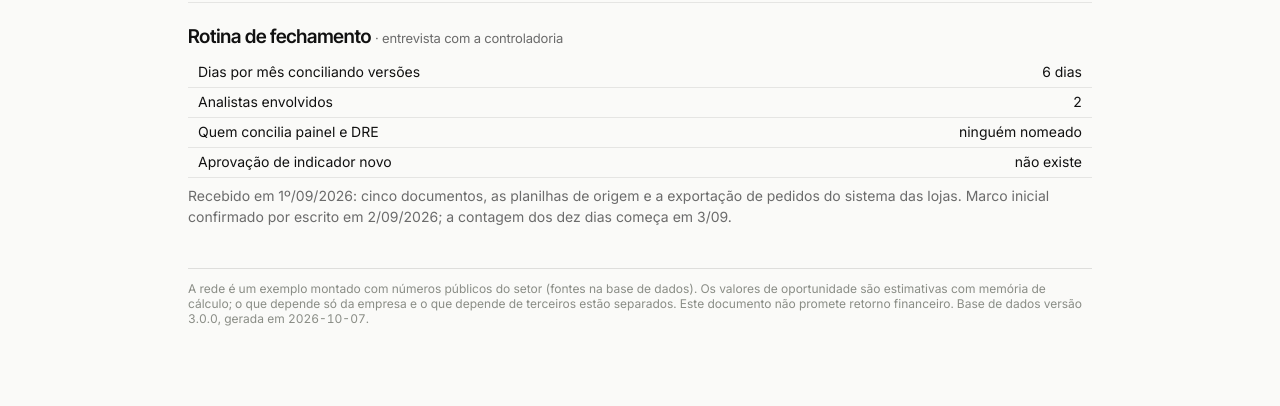
==== commit bcc4c1c8: "Rede de óticas: base única, motor novo (FIN3.10 diário, FIN8.2, FIN5.11) e conteúdo dos três projeto" ====
--- a/material.html
+++ b/material.html
@@ -4,8 +4,8 @@
 <meta charset="utf-8">
 <meta name="robots" content="noindex,nofollow">
 <title>SWOT WEALTH · material do projeto</title>
-<link rel="stylesheet" href="fontes/fontes.css?v=202609232228">
-<link rel="stylesheet" href="estilo.css?v=202609232228">
+<link rel="stylesheet" href="fontes/fontes.css?v=202610071930">
+<link rel="stylesheet" href="estilo.css?v=202610071930">
 <style>
 :root{--sf:var(--disp);--sf-texto:var(--texto);--cinza-2:#8a8d86;--linha:rgba(17,17,17,.12)}
 html,body{overflow:auto;background:var(--papel);color:var(--grafite);height:auto}
@@ -46,14 +46,15 @@
 <div class="doc" id="doc"></div>
 <script type="module">
 // Material do projeto (v2): documento imprimível e arquivos CSV, gerados do mesmo conteúdo da apresentação.
-import * as motor from "./motor/motor.js?v=202609232228";
-import { conteudo } from "./js/conteudo.js?v=202609232228";
-import { F } from "./js/util.js?v=202609232228";
+import * as motor from "./motor/motor.js?v=202610071930";
+import { conteudo } from "./js/conteudo.js?v=202610071930";
+import { F } from "./js/util.js?v=202610071930";
 window.__motor = motor;
 const p = new URLSearchParams(location.search);
 const n = Number(p.get("projeto") || 1);
 const base = await fetch("dados/base.json", { cache: "no-store" }).then((r) => r.json());
-const R = motor.calcular(base);
+const calculado = await fetch("dados/calculado.json", { cache: "no-store" }).then((r) => (r.ok ? r.json() : null)).catch(() => null);
+const R = motor.calcular(base, calculado);
 const C = conteudo(base, R, n);
 const E = C.entregavel;
 const mi = (v) => `R$ ${F.n(v / 1e6, 1)} mi`;
--- a/estilo.css
+++ b/estilo.css
@@ -2,7 +2,7 @@
    Noite #040A07 · Verde #1F3A2F · Ouro #C8A45A (sobre escuro) · Ouro escuro #9C7B38 (sobre branco)
    Marfim #F3EEE1 · Papel #FAFAF8 · Grafite #111 · Cinza #6B6B6B · Risco #9A3B2E
    Títulos: Inter Tight 600 (−2%) · Texto e números: Inter 400/500, algarismos tabulares.
-   Sem caixa-alta em rótulos; hierarquia por tamanho, peso e cor. Nada abaixo de 17 px no palco. */
+   Sem caixa-alta em rótulos; hierarquia por tamanho, peso e cor. Nada abaixo de 18 px. */
 :root{
   --noite:#040A07; --verde:#1F3A2F; --verde-c:#2E5A48; --ouro:#C8A45A; --ouro-e:#9C7B38; --marfim:#F3EEE1;
   --papel:#FAFAF8; --grafite:#111; --cinza:#6B6B6B; --fio:rgba(17,17,17,.09); --risco:#9A3B2E;
@@ -23,10 +23,22 @@
 #progresso{position:absolute;left:0;right:0;bottom:0;height:2px;background:rgba(200,164,90,.14);z-index:20}
 #progresso i{display:block;height:100%;width:0;background:var(--ouro)}
 #abas{position:absolute;right:40px;bottom:22px;display:flex;gap:8px;opacity:0;z-index:20}
-#abas button{font:500 16px/1 var(--texto);color:var(--m2);background:rgba(4,10,7,.6);border:1px solid rgba(243,238,225,.16);padding:10px 16px;border-radius:999px;cursor:pointer}
+#abas button{font:500 18px/1 var(--texto);color:var(--m2);background:rgba(4,10,7,.9);border:1px solid rgba(243,238,225,.16);padding:10px 16px;border-radius:999px;cursor:pointer}
 #abas button b{color:var(--ouro);margin-right:8px;font-weight:600}
 #abas button.atual{color:var(--marfim);border-color:rgba(200,164,90,.7)}
-#dica{position:absolute;left:40px;bottom:22px;font:400 16px/1 var(--texto);color:var(--m3);opacity:0;z-index:20}
+#dica{position:absolute;left:218px;bottom:36px;font:400 18px/1 var(--texto);color:var(--m2);opacity:0;z-index:20;white-space:nowrap}
+/* controle do apresentador: voltar ao marco, pausa e play, avançar ao marco */
+#controle{position:absolute;left:40px;bottom:20px;display:flex;align-items:center;gap:10px;z-index:20;opacity:.42;transition:opacity .5s}
+#controle.ativo,#controle:hover,body.pausa #controle{opacity:1}
+#controle button{width:44px;height:44px;border-radius:50%;border:1px solid rgba(200,164,90,.45);background:rgba(4,10,7,.6);cursor:pointer;display:flex;align-items:center;justify-content:center;padding:0;transition:border-color .3s,background .3s}
+#controle button:hover{border-color:var(--ouro);background:rgba(4,10,7,.85)}
+#controle button svg{width:18px;height:18px;display:block}
+#controle #c-tocar{width:54px;height:54px}
+#controle #c-tocar svg{width:22px;height:22px}
+#controle .i-tocar{display:none;margin-left:3px}
+body.pausa #controle .i-tocar{display:block}
+body.pausa #controle .i-pausa{display:none}
+body.pausa #controle #c-tocar{border-color:var(--ouro)}
 #carregando,#inicio{position:absolute;inset:0;background:var(--noite);display:flex;flex-direction:column;align-items:center;justify-content:center;gap:56px;z-index:50}
 #carregando img,#inicio img{height:64px}
 #carregando i{display:block;width:140px;height:1px;background:rgba(200,164,90,.25);position:relative;overflow:hidden}
@@ -53,6 +65,11 @@
 /* âncoras: a posição vem do 3D; o miolo recebe as animações */
 .anc{position:absolute;left:0;top:0;will-change:transform}
 .anc .miolo{position:absolute;left:0;top:0;white-space:nowrap}
+/* apoio: todo rótulo preso ao 3D leva um halo escuro, para ler igual sobre o mostrador, o aro ou o vidro */
+.anc .miolo,.c-analise .no .miolo{text-shadow:0 0 2px rgba(3,8,6,.95),0 0 7px rgba(3,8,6,.85),0 0 16px rgba(3,8,6,.6)}
+/* cada rótulo em camada própria: entrar e sair vira só composição, sem redesenhar o texto e o halo */
+.anc .miolo{will-change:transform,opacity}
+.anc.dentro .miolo,.c-208 .t3tag .miolo{text-shadow:none}
 /* folhas coladas às lâminas (o transform vem da homografia) */
 .folha3d{position:absolute;left:0;top:0;transform-origin:0 0;will-change:transform;backface-visibility:hidden;overflow:hidden}
 
@@ -81,7 +98,8 @@
 .anc.leg i{display:inline-block;width:14px;height:14px;border-radius:3px;background:var(--marfim);opacity:.8;margin-right:10px;vertical-align:-1px}
 .anc.leg i.o{background:var(--ouro)}
 .anc.dentro .miolo{transform:translate(-50%,-50%);text-align:center;font:600 22px/1.1 var(--disp);color:#0c1712}
-.anc.dentro .miolo span{display:block;font:500 18px var(--texto);color:rgba(12,23,18,.72);margin-top:2px}
+.anc.dentro .miolo span{display:block;font:600 18px var(--texto);color:#0c1712;margin-top:2px}
+.anc.regua .miolo{height:40px;border-radius:10px;background:rgba(4,10,7,.88);border:1px solid rgba(243,238,225,.08)}
 .anc.cand .miolo{transform:translate(0,-50%);width:330px;white-space:normal}
 .anc.cand h5{font:500 18px var(--texto);color:var(--m2);margin-bottom:10px}
 .anc.cand .miolo > div{display:grid;grid-template-columns:64px 1fr;gap:10px;align-items:baseline;padding:7px 0;border-top:1px solid rgba(243,238,225,.12);font:400 18px/1.3 var(--texto);color:var(--m3)}
@@ -97,6 +115,7 @@
 .anc.total .miolo{transform:translate(0,-50%);font:400 22px var(--texto);color:var(--m2)}
 .anc.total b{font-size:36px;color:var(--marfim)}
 .anc.total b.ouro{color:var(--ouro)}
+.anc.total.nota .miolo{font:400 19px/1.4 var(--texto);color:var(--m3);white-space:normal;width:980px}
 
 /* ---------- 0 · abertura e fecho */
 .c-abre .leg{position:absolute;left:0;right:0;top:880px;text-align:center}
@@ -124,15 +143,15 @@
 .c-hist .quadro{position:absolute;left:112px;top:92px;width:1320px}
 .c-hist .qa{width:980px}
 .c-hist .qa .rotulo{margin-bottom:14px}
-.c-hist .qa .fatos{position:absolute;left:0;top:628px;display:grid;grid-template-columns:repeat(3,300px);gap:40px}
+.c-hist .qa .fatos{position:absolute;left:0;top:628px;display:grid;grid-template-columns:repeat(3,272px);gap:36px}
 .c-hist .qa .fatos div{border-top:1px solid rgba(200,164,90,.5);padding-top:16px}
 .c-hist .qa .fatos b{display:block;font-size:52px;line-height:1;color:var(--marfim)}
 .c-hist .qa .fatos span{display:block;font:400 18px/1.4 var(--texto);color:var(--m2);margin-top:10px}
 .c-hist .qa .fonte{position:absolute;left:0;top:880px;width:1100px;font:400 18px/1.4 var(--texto);color:var(--m3)}
 .c-hist .qc .t-leg{margin-top:14px}
-.c-hist .qe{top:190px;width:1500px}
-.c-hist .qe .faixa{margin-top:260px;display:grid;grid-template-columns:repeat(3,1fr);gap:56px;border-top:1px solid rgba(243,238,225,.16);padding-top:30px}
-.c-hist .qe .faixa b{display:block;font-size:60px;line-height:1;color:var(--marfim);margin-bottom:12px}
+.c-hist .qe{top:150px;width:920px}
+.c-hist .qe .faixa{margin-top:150px;display:grid;grid-template-columns:repeat(3,1fr);gap:44px;border-top:1px solid rgba(243,238,225,.16);padding-top:30px}
+.c-hist .qe .faixa b{display:block;font-size:54px;line-height:1;color:var(--marfim);margin-bottom:12px}
 .c-hist .qe .faixa div{font:400 20px/1.4 var(--texto);color:var(--m2)}
 
 /* ---------- 3 · Top 3 e escolha */
@@ -140,14 +159,14 @@
 .c-top3 .topo .t-lead{margin-top:18px;max-width:1240px}
 .c-top3 .topo.escolha .t-leg{margin-top:14px}
 .c-top3 .dica-escolha{position:absolute;left:50%;top:996px;transform:translateX(-50%);white-space:nowrap;padding:12px 22px;border-radius:999px;background:rgba(4,10,7,.86);border:1px solid rgba(200,164,90,.45);font:500 20px/1 var(--texto);color:var(--ouro)}
-.c-top3 .cartao{padding:52px 50px 40px;display:flex;flex-direction:column;pointer-events:auto;cursor:pointer}
-.c-top3 .cartao .n{font:500 21px/1 var(--texto);color:var(--ouro)}
+.c-top3 .cartao{padding:48px 48px 36px;display:flex;flex-direction:column;pointer-events:auto;cursor:pointer}
+.c-top3 .cartao .n{font:500 22px/1 var(--texto);color:var(--ouro)}
 .c-top3 .cartao h3{font:600 42px/1.06 var(--disp);letter-spacing:-.02em;color:var(--marfim);margin:14px 0 18px}
-.c-top3 .cartao .perg{font:400 23px/1.42 var(--texto);color:var(--marfim)}
-.c-top3 .cartao h4{font:500 19px/1 var(--texto);color:var(--ouro);margin:28px 0 10px}
+.c-top3 .cartao .perg{font:400 24px/1.4 var(--texto);color:var(--marfim)}
+.c-top3 .cartao h4{font:500 22px/1 var(--texto);color:var(--ouro);margin:26px 0 8px}
 .c-top3 .cartao ul{list-style:none}
-.c-top3 .cartao li{font:400 20px/1.38 var(--texto);color:var(--m2);padding:4px 0 4px 20px;position:relative}
-.c-top3 .cartao li:before{content:"";position:absolute;left:0;top:17px;width:8px;height:1px;background:var(--ouro)}
+.c-top3 .cartao li{font:400 22px/1.34 var(--texto);color:var(--m2);padding:4px 0 4px 20px;position:relative}
+.c-top3 .cartao li:before{content:"";position:absolute;left:0;top:19px;width:8px;height:1px;background:var(--ouro)}
 
 /* ---------- papel (formulário e peças do entregável) */
 .papel{color:var(--grafite)}
@@ -201,10 +220,12 @@
 
 /* ---------- 5 · a análise */
 .c-analise .topo{position:absolute;left:112px;top:96px}
-.c-analise .no .miolo{transform:translate(0,-50%);font:400 18px/1.3 var(--texto);color:var(--m2)}
+.c-analise .no .miolo{font:400 18px/1.3 var(--texto);color:var(--m2)}
+.c-analise .no.esq .miolo{text-align:right}
+.c-analise .no.cima .miolo,.c-analise .no.baixo .miolo{text-align:center}
 .c-analise .no.ouro span{display:block;color:var(--m2);font-size:18px}
 .c-analise .no.ouro b{display:block;font:600 27px/1.1 var(--disp);letter-spacing:-.02em;color:var(--ouro);margin-top:2px}
-.c-analise .rod{position:absolute;left:112px;top:980px}
+.c-analise .rod{position:absolute;left:112px;top:176px}
 .c-analise .dias{position:absolute;left:112px;right:112px;top:120px}
 .c-analise .dias .linha{display:grid;grid-template-columns:repeat(6,1fr);gap:22px;margin-top:40px}
 .c-analise .dias .linha div{border-top:1px solid rgba(200,164,90,.6);padding-top:16px}
@@ -225,7 +246,7 @@
 /* ---------- 7 · entregável */
 .c-ent .topo{position:absolute;left:112px;top:120px;width:640px}
 .c-ent .topo .t-lead{margin-top:14px}
-.c-ent .leg-peca div{position:absolute;left:96px;top:900px;max-width:800px;padding:18px 24px 20px;border-radius:18px;background:rgba(4,10,7,.82);border:1px solid rgba(243,238,225,.10)}
+.c-ent .leg-peca div{position:absolute;left:96px;top:880px;max-width:540px;padding:18px 24px 20px;border-radius:18px;background:rgba(4,10,7,.94);border:1px solid rgba(243,238,225,.10)}
 .c-ent .leg-peca b{display:block;font:600 34px/1.1 var(--disp);letter-spacing:-.02em;color:var(--marfim)}
 .c-ent .leg-peca span{display:block;font:400 21px/1.4 var(--texto);color:var(--m2);margin-top:8px}
 .peca.papel{background:transparent}
@@ -247,6 +268,8 @@
 .peca .pg td.d{text-align:right;padding-left:14px;color:var(--grafite);font-weight:600}
 .peca .pg td:first-child{padding-right:10px}
 .peca .pg td:first-child{color:var(--grafite)}
+.peca .pg table.tres td.d{width:128px}
+.peca .pg td .q{display:block;font:400 18px/1.35 var(--texto);color:var(--cinza);margin-top:4px}
 .peca .pg .itens{list-style:none;counter-reset:i}
 .peca .pg .itens li{counter-increment:i;font:400 20px/1.42 var(--texto);color:var(--grafite);padding:12px 0 12px 40px;border-top:1px solid var(--fio);position:relative}
 .peca .pg .itens li:before{content:counter(i);position:absolute;left:0;top:12px;font:600 20px var(--disp);color:var(--ouro-e)}
@@ -255,6 +278,7 @@
 .peca .xl-t i{width:22px;height:22px;border-radius:4px;background:var(--verde-c)}
 .peca .xl table{width:100%;border-collapse:collapse;table-layout:fixed}
 .peca .xl th{background:#f7f8f7;font:500 18px var(--texto);color:var(--cinza);text-align:left;padding:10px 12px;border:1px solid #e3e6e3}
+.peca .xl table.largo th:nth-child(2){width:300px}
 .peca .xl th:first-child,.peca .xl td.n{width:48px;text-align:center;color:var(--cinza);background:#f7f8f7}
 .peca .xl td{padding:10px 12px;border:1px solid #e9ece9;white-space:nowrap;overflow:hidden;text-overflow:ellipsis}
 .peca.escura{background:transparent}
@@ -281,7 +305,7 @@
 
 /* ---------- 9 · oferta */
 .c-oferta .topo{position:absolute;left:112px;top:104px;width:900px}
-.c-oferta .ficha{position:absolute;left:112px;top:470px;width:900px;display:grid;grid-template-columns:250px 1fr}
+.c-oferta .ficha{position:absolute;left:112px;top:470px;width:820px;display:grid;grid-template-columns:240px 1fr}
 .c-oferta .ficha div{padding:16px 0;border-top:1px solid rgba(243,238,225,.14)}
 .c-oferta .ficha .k{font:500 19px/1.4 var(--texto);color:var(--ouro)}
 .c-oferta .ficha .v{font:400 19px/1.5 var(--texto);color:var(--m2)}
@@ -290,12 +314,12 @@
 /* ---------- material */
 #material{position:fixed;inset:0;background:rgba(4,10,7,.72);display:none;align-items:center;justify-content:center;z-index:60}
 #material.aberto{display:flex}
-#material .caixa{background:var(--papel);color:var(--grafite);width:620px;padding:44px 48px;border-radius:24px}
+#material .caixa{background:var(--papel);color:var(--grafite);width:680px;padding:44px 48px;border-radius:24px}
 #material .logo{height:40px;margin-bottom:26px}
 #material h2{font:600 34px/1.1 var(--disp);letter-spacing:-.02em}
-#material p{font:400 16px/1.5 var(--texto);color:var(--cinza);margin:10px 0 20px}
+#material p{font:400 18px/1.5 var(--texto);color:var(--cinza);margin:10px 0 20px}
 #material a{display:block;font:600 19px/1.3 var(--disp);color:var(--grafite);text-decoration:none;padding:13px 0;border-top:1px solid var(--fio)}
-#material a span{display:block;font:400 13.5px/1.4 var(--texto);color:var(--cinza)}
-#material .fechar{margin-top:20px;font:500 14px/1 var(--texto);background:none;border:1px solid rgba(17,17,17,.2);color:var(--grafite);padding:11px 18px;border-radius:999px;cursor:pointer}
+#material a span{display:block;font:400 18px/1.4 var(--texto);color:var(--cinza)}
+#material .fechar{margin-top:20px;font:500 18px/1 var(--texto);background:none;border:1px solid rgba(17,17,17,.2);color:var(--grafite);padding:11px 18px;border-radius:999px;cursor:pointer}
 
 @media (prefers-reduced-motion: reduce){#carregando i:after{animation:none}}
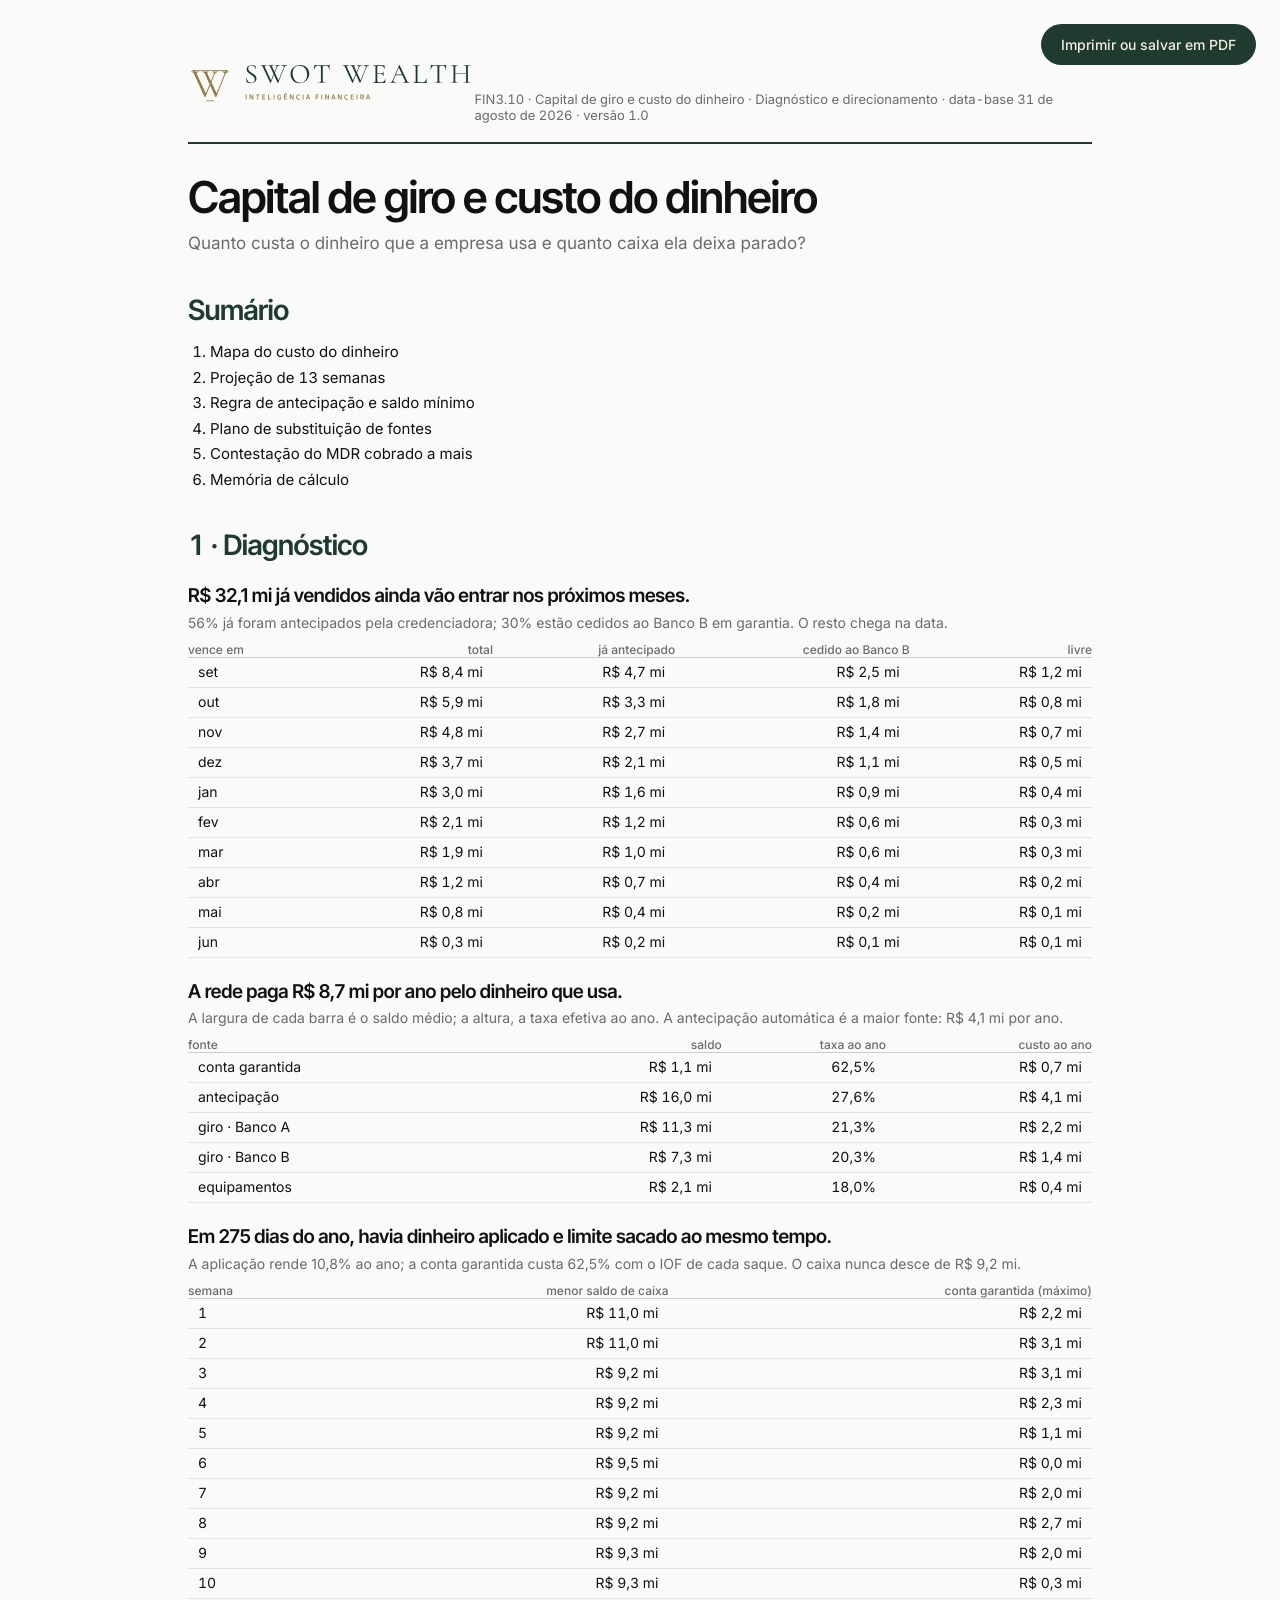
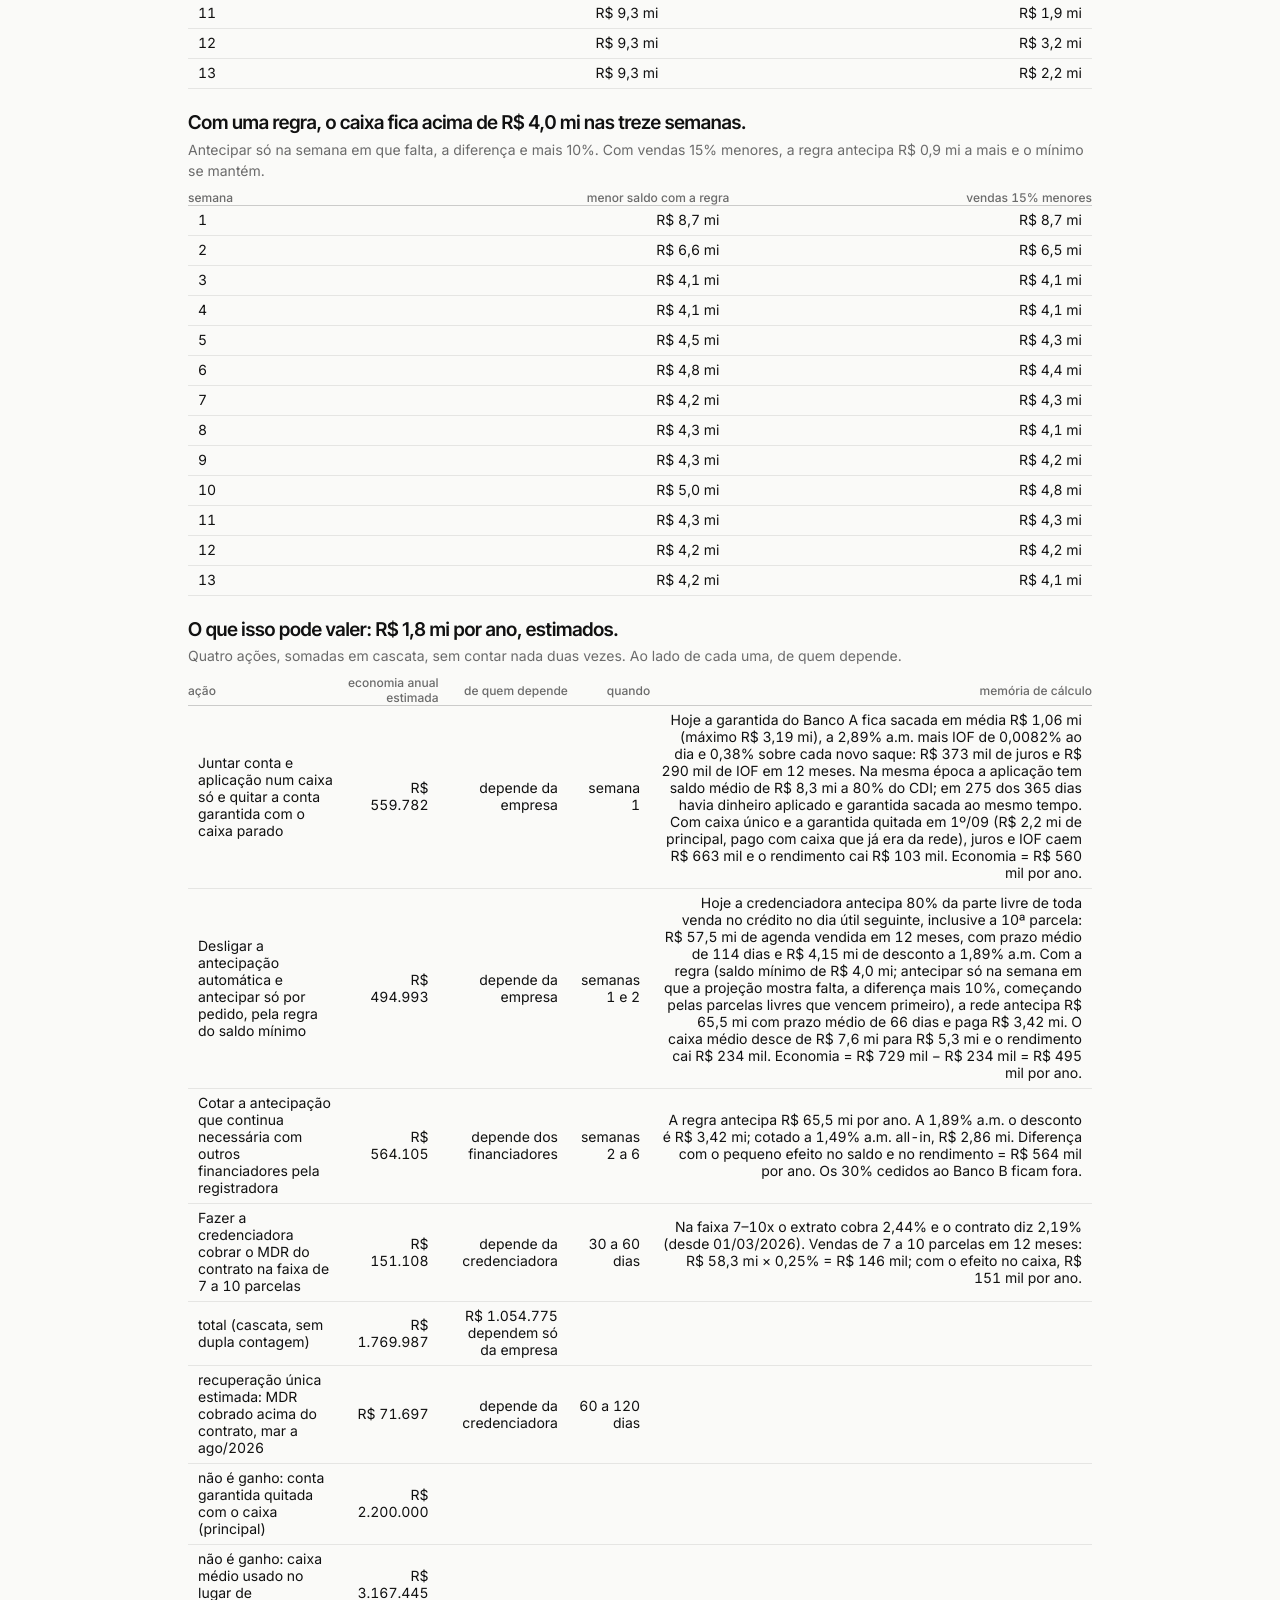
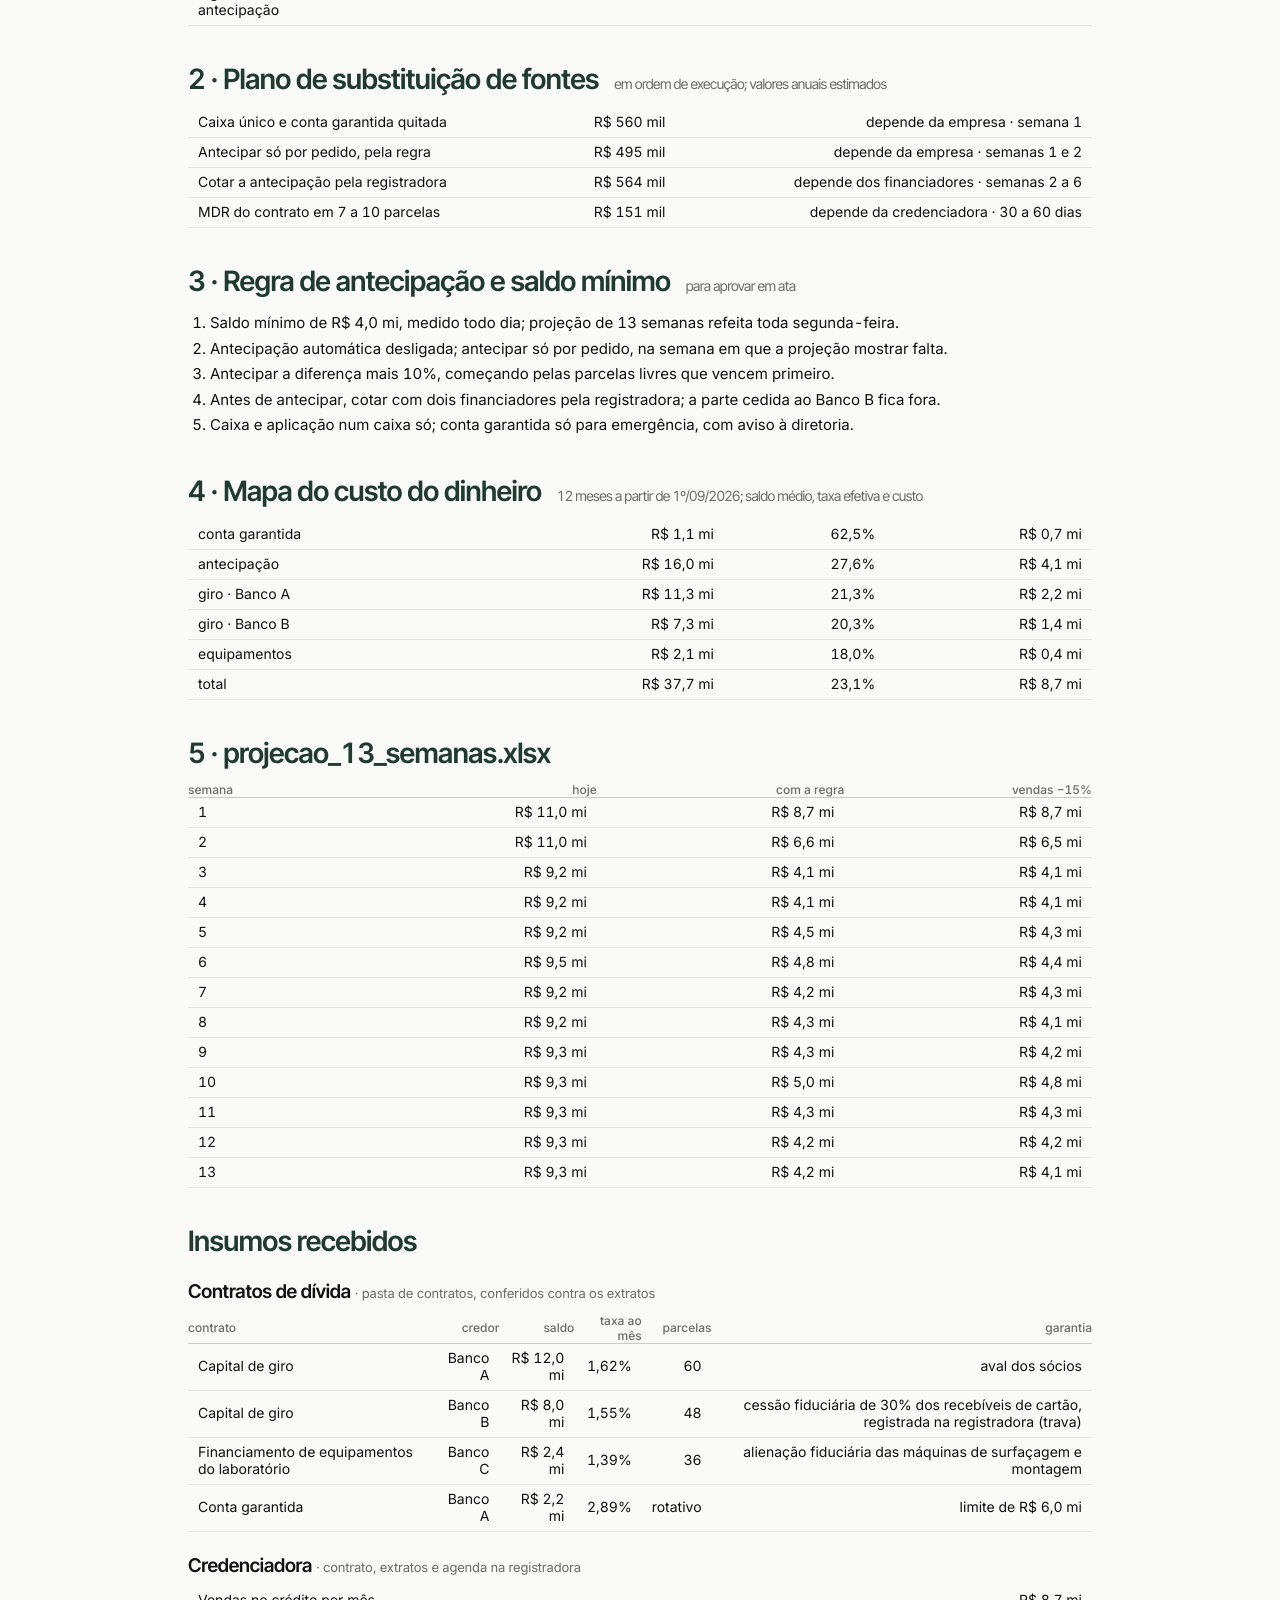
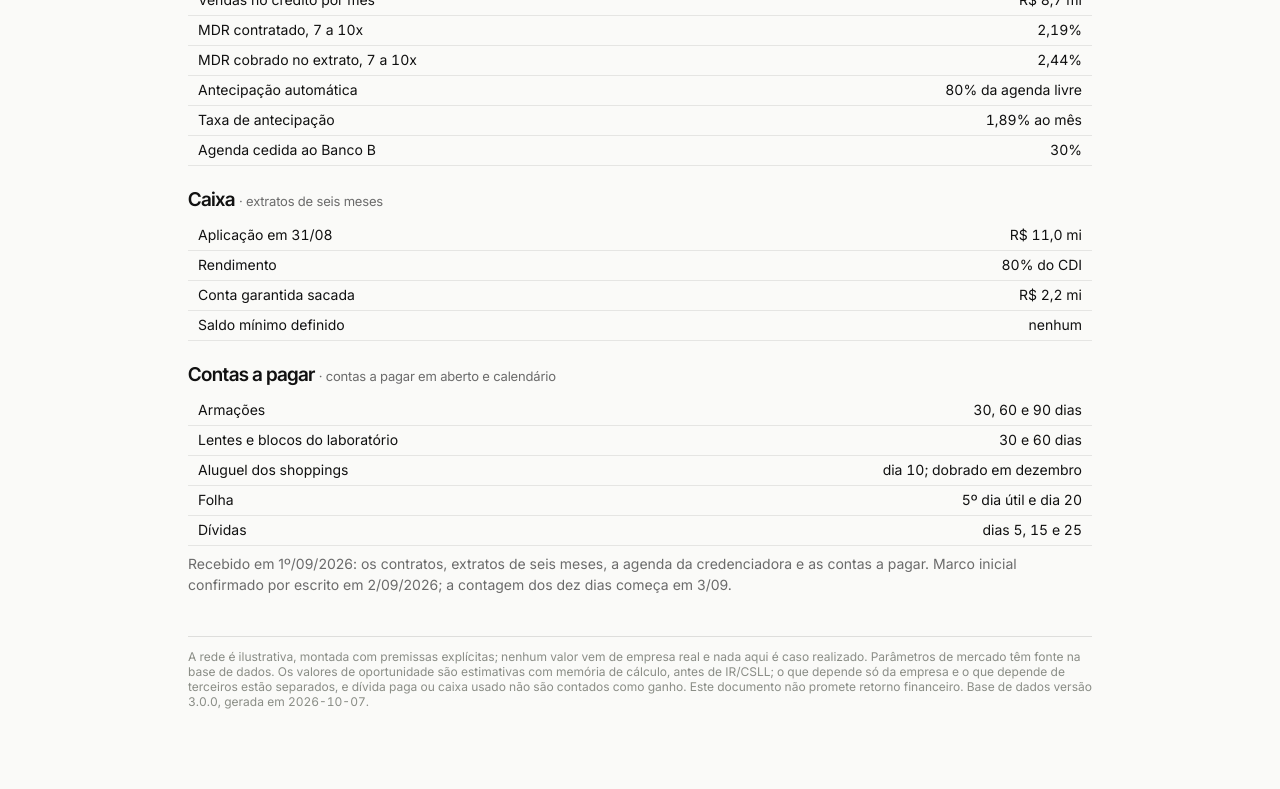
==== commit d4b2331c: "Ritmo: modos assistir e apresentar, paradas do apresentador, revelação por linha e foco por atenuaçã" ====
--- a/material.html
+++ b/material.html
@@ -51,7 +51,7 @@
 import { F } from "./js/util.js?v=202610071930";
 window.__motor = motor;
 const p = new URLSearchParams(location.search);
-const n = Number(p.get("projeto") || 1);
+const n = Number(p.get("projeto") || 3);
 const base = await fetch("dados/base.json", { cache: "no-store" }).then((r) => r.json());
 const calculado = await fetch("dados/calculado.json", { cache: "no-store" }).then((r) => (r.ok ? r.json() : null)).catch(() => null);
 const R = motor.calcular(base, calculado);
@@ -63,15 +63,17 @@
 // Cada quadro do diagnóstico vira uma tabela com os mesmos números do gráfico.
 function tabelaDoQuadro(qd) {
   if (qd.id === "ebitda") return { cab: ["documento", "base", "ajustes", "EBITDA de 12 meses"], linhas: qd.barras.map((b) => [b.rot, mi(b.base), b.partes.map((x) => `+ ${mi(x.v)} ${x.t}`).join("; ") || "—", mi(b.base + b.partes.reduce((s, x) => s + x.v, 0))]) };
-  if (qd.id === "ticket") return { cab: ["ticket", "valor", "o que é"], linhas: [...qd.barras.map(([t, v, d]) => [t, F.brl(v), d]), ["desvio no orçamento, jan a ago", mi(qd.numero), ""]] };
+  if (qd.id === "venda") return { cab: ["definição", "por loja, por mês", "o que conta"], linhas: [...qd.barras.map(([t, v, d]) => [t, `R$ ${F.n(v)} mil`, d]), ["desvio no orçamento, jan a ago", mi(qd.numero), "só da definição de venda"]] };
+  if (qd.id === "agenda") return { cab: ["vence em", "total", "já antecipado", "cedido ao Banco B", "livre"], linhas: qd.meses.map((m) => [m.mes, mi(m.total), mi(m.antecipado), mi(m.cedido), mi(m.livre)]) };
   if (qd.id === "matriz") return { cab: ["indicador", ...qd.docs, "dono", "fonte"], linhas: qd.linhas.map((l) => [l.nome, ...l.usos.map((u) => (u === "d" ? "diverge" : u ? "igual" : "")), l.dono ? "sim" : "não", l.fonte ? "sim" : "não"]) };
   if (qd.id === "pessoas") return { cab: ["pessoa", ...qd.passos, "caminho inteiro"], linhas: qd.pessoas.map((x) => [x.cargo, ..."CBLAPQ".split("").map((id) => (x.acessos.includes(id) ? "●" : "")), x.caminho ? "sim" : ""]) };
   if (qd.id === "fluxo") return { cab: ["fluxo", "valor pago em 12 meses"], linhas: qd.partes.map(([t, v]) => [t, mi(v)]) };
   if (qd.id === "meses") return { cab: ["mês", "trocas", "confirmadas", "sem confirmação"], linhas: qd.meses.map((m, i) => [m, qd.total[i], qd.conf[i], qd.total[i] - qd.conf[i]]) };
   if (qd.id === "fontes") return { cab: ["fonte", "saldo", "taxa ao ano", "custo ao ano"], linhas: qd.fontes.map((x) => [x.rot, mi(x.saldo), F.pct(x.taxa), mi(x.custo)]) };
-  if (qd.id === "hoje" || qd.id === "depois") return { cab: ["semana", "menor saldo"], linhas: qd.semanas.map((v, i) => [i + 1, mi(v)]) };
+  if (qd.id === "hoje") return { cab: ["semana", "menor saldo de caixa", "conta garantida (máximo)"], linhas: qd.semanas.map((v, i) => [i + 1, mi(v), qd.garantida ? mi(qd.garantida[i]) : ""]) };
+  if (qd.id === "depois") return { cab: ["semana", "menor saldo com a regra", qd.estresseRot || ""], linhas: qd.semanas.map((v, i) => [i + 1, mi(v), qd.estresse ? mi(qd.estresse[i]) : ""]) };
   if (qd.tiles) return { cab: ["valor", "o que é", "natureza"], linhas: qd.tiles.map((t) => [t.v, t.t, t.e]) };
-  if (qd.acoes) return { cab: ["ação", "valor ao ano", "natureza", "quando"], linhas: [...qd.acoes.map((a) => [a.t, F.brl(Math.round(a.v)), a.tipo === "certo" ? "depende só da empresa" : "depende de terceiros", a.quando]), ["total", F.brl(Math.round(qd.total)), `${F.brl(Math.round(qd.certo))} certos`, ""]] };
+  if (qd.acoes) return { cab: ["ação", "economia anual estimada", "de quem depende", "quando", "memória de cálculo"], linhas: [...qd.acoes.map((a) => [a.longo || a.t, F.brl(Math.round(a.v)), a.quem, a.prazo, a.memoria || ""]), ["total (cascata, sem dupla contagem)", F.brl(Math.round(qd.total)), `${F.brl(Math.round(qd.empresa))} dependem só da empresa`, "", ""], ...(qd.recuperacao ? [["recuperação única estimada: MDR cobrado acima do contrato, mar a ago/2026", F.brl(Math.round(qd.recuperacao)), "depende da credenciadora", "60 a 120 dias", ""], ["não é ganho: conta garantida quitada com o caixa (principal)", F.brl(Math.round(qd.divida)), "", "", ""], ["não é ganho: caixa médio usado no lugar de antecipação", F.brl(Math.round(qd.caixaUsado)), "", "", ""]] : [])] };
   return { cab: [], linhas: [] };
 }
 const tabHTML = (t) => `<table class="mini"><thead><tr>${t.cab.map((h) => `<th>${h}</th>`).join("")}</tr></thead><tbody>${t.linhas.map((l) => `<tr>${l.map((v, i) => `<td class="${i ? "" : "e"}">${v}</td>`).join("")}</tr>`).join("")}</tbody></table>`;
@@ -94,14 +96,14 @@
 }
 
 document.getElementById("doc").innerHTML = `
-<header><img src="midia/marca/logo_horizontal.svg" alt="SWOT WEALTH"><span>Projeto ${n} · ${C.proj.nome} · ${E.capa.sub}</span></header>
+<header><img src="midia/marca/logo_horizontal.svg" alt="SWOT WEALTH"><span>${C.proj.codigo} · ${C.proj.nome} · ${E.capa.sub}</span></header>
 <h1>${C.proj.nome}<small>${C.proj.pergunta}</small></h1>
 <section><h2>Sumário</h2><ol style="padding-left:22px;line-height:1.7;font-size:15px">${E.capa.indice.map((i) => `<li>${i}</li>`).join("")}</ol></section>
 <section><h2>1 · Diagnóstico</h2>${C.quadros.map((qd) => `<h3 class="qd">${qd.titulo}</h3><p class="qs">${qd.sub}</p>${tabHTML(tabelaDoQuadro(qd))}`).join("")}</section>
 ${E.folhas.map((fo, i) => `<section><h2>${i + 2} · ${fo.titulo} <span>${fo.sub}</span></h2>${fo.itens ? `<ol class="itens">${fo.itens.map((x) => `<li>${x}</li>`).join("")}</ol>` : tabHTML({ cab: [], linhas: fo.linhas })}</section>`).join("")}
 <section><h2>${E.folhas.length + 2} · ${E.planilha.titulo}</h2>${tabHTML({ cab: E.planilha.cab, linhas: E.planilha.linhas })}</section>
 <section><h2>Insumos recebidos</h2>${C.formulario.blocos.map((b) => `<h3 class="qd">${b.titulo} <span>· ${b.origem}</span></h3>${b.tabela ? tabHTML(b.tabela) : b.matriz ? tabHTML({ cab: ["pessoa", ...b.matriz.passos], linhas: b.matriz.pessoas.map((x) => [x.cargo, ...x.acessos.map((a) => (a ? "●" : ""))]) }) : tabHTML({ cab: [], linhas: b.campos.map((c) => [c.l, c.v]) })}`).join("")}<p class="qs">${C.formulario.selo}</p></section>
-<div class="rodape-doc">A rede é um exemplo montado com números públicos do setor (fontes na base de dados). Os valores de oportunidade são estimativas com memória de cálculo; o que depende só da empresa e o que depende de terceiros estão separados. Este documento não promete retorno financeiro. Base de dados versão ${base.versao}, gerada em ${base.gerado_em}.</div>`;
+<div class="rodape-doc">A rede é ilustrativa, montada com premissas explícitas; nenhum valor vem de empresa real e nada aqui é caso realizado. Parâmetros de mercado têm fonte na base de dados. Os valores de oportunidade são estimativas com memória de cálculo, antes de IR/CSLL; o que depende só da empresa e o que depende de terceiros estão separados, e dívida paga ou caixa usado não são contados como ganho. Este documento não promete retorno financeiro. Base de dados versão ${base.versao}, gerada em ${base.gerado_em}.</div>`;
 </script>
 </body>
 </html>
--- a/estilo.css
+++ b/estilo.css
@@ -57,6 +57,18 @@
 .t-leg{font:400 19px/1.5 var(--texto);color:var(--m3)}
 .rotulo{font:500 19px/1.3 var(--texto);color:var(--ouro)}
 .num{font-family:var(--disp);font-weight:600;letter-spacing:-.03em;font-variant-numeric:tabular-nums}
+/* revelação por linha: cada linha sobe de dentro da própria máscara (js/cenas/comum.js: linhas, revelar) */
+.l{display:block;overflow:hidden;padding-bottom:.14em;margin-bottom:-.14em}
+.l > span{display:block;will-change:transform}
+/* modo apresentar: numa parada, o botão de seguir acende devagar (a peça espera o →) */
+body.esperando #c-avancar{border-color:var(--ouro);background:rgba(200,164,90,.16);animation:espera 2.4s ease-in-out infinite}
+body.esperando #controle{opacity:1}
+@keyframes espera{0%,100%{box-shadow:0 0 0 0 rgba(200,164,90,0)}50%{box-shadow:0 0 0 7px rgba(200,164,90,.16)}}
+#inicio .modos{display:flex;gap:14px;margin-top:-20px}
+#inicio .modos button{width:auto;height:auto;border-radius:999px;padding:12px 22px;font:500 19px/1 var(--texto);color:var(--m2);background:none;border:1px solid rgba(243,238,225,.18);cursor:pointer;transition:border-color .3s,color .3s}
+#inicio .modos button:hover,#inicio .modos button.sel{color:var(--marfim);border-color:var(--ouro)}
+#inicio .modos button svg{display:none}
+#inicio .nota-modo{margin-top:-34px;font:400 18px/1.4 var(--texto);color:var(--m3);text-align:center;max-width:720px}
 .ouro{color:var(--ouro)}
 
 /* textos que entram e saem com movimento ficam em camada própria: a animação vira só composição, sem redesenhar o texto */
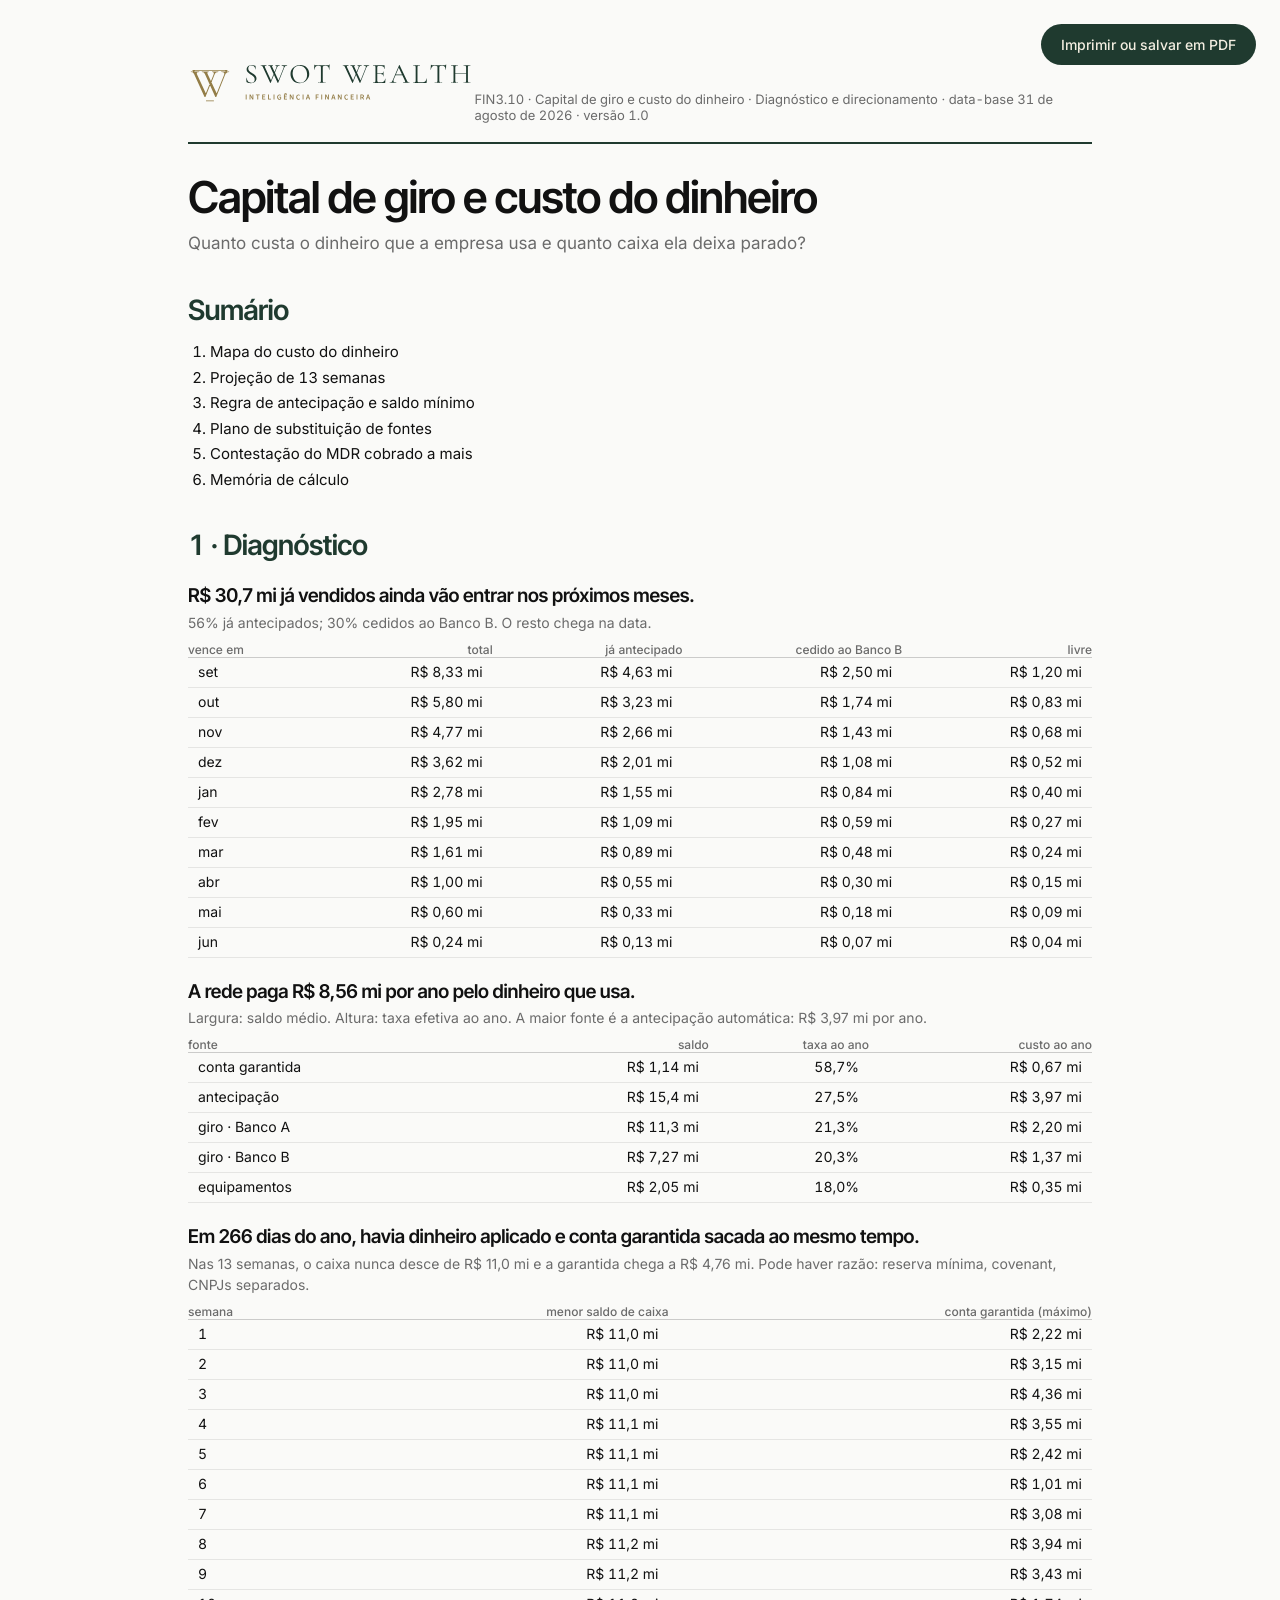
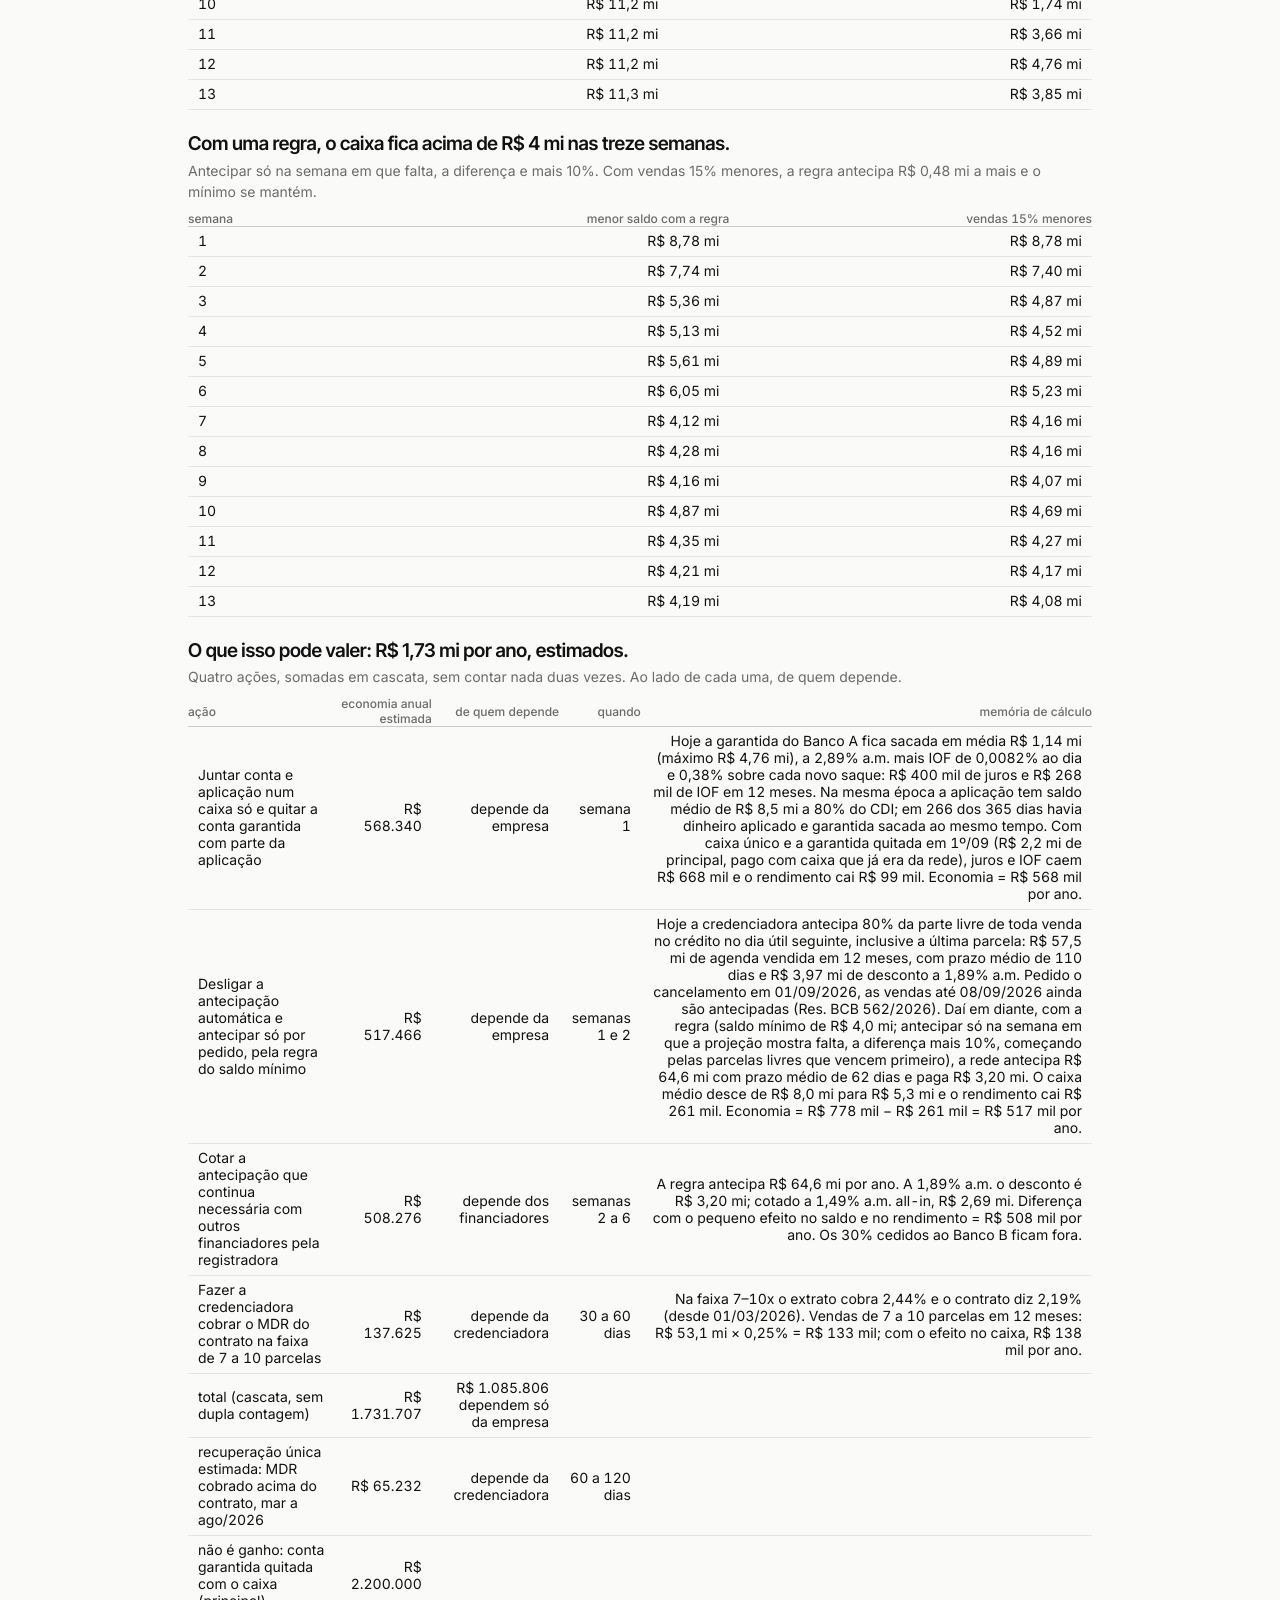
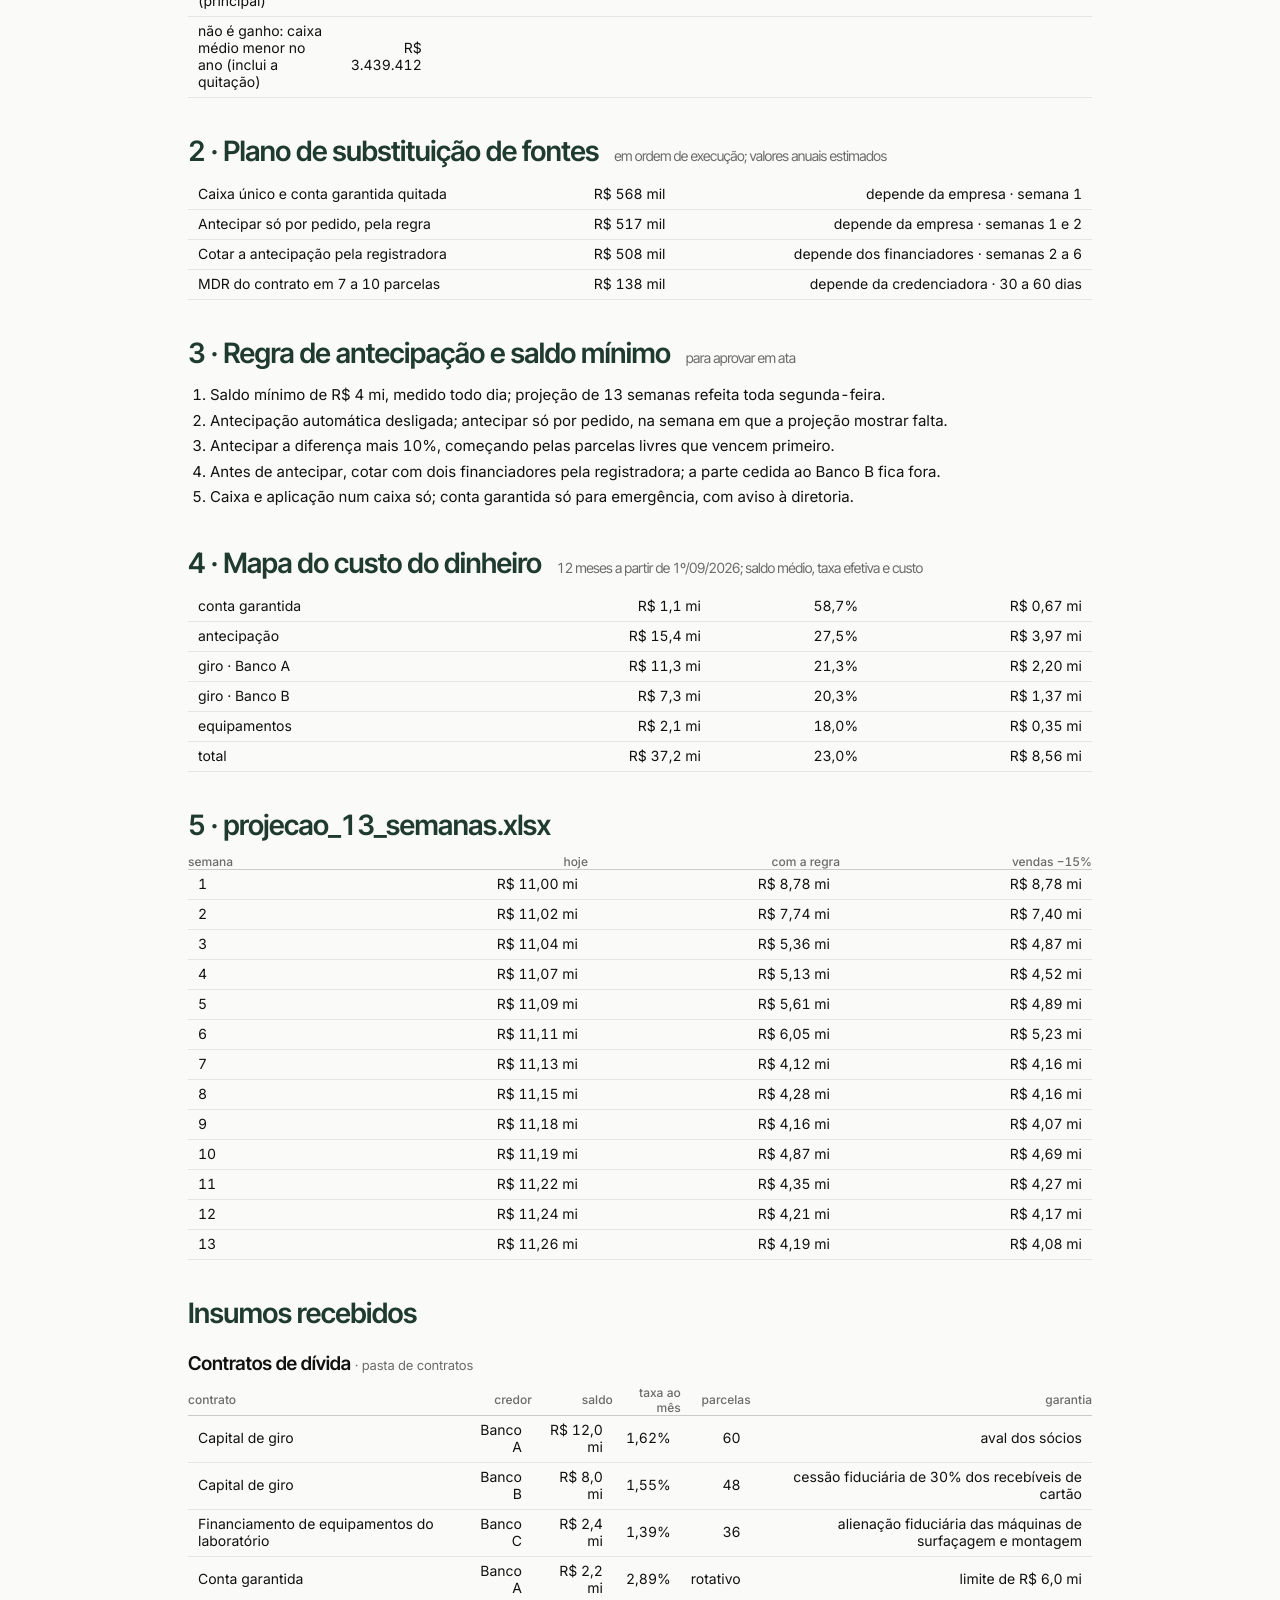
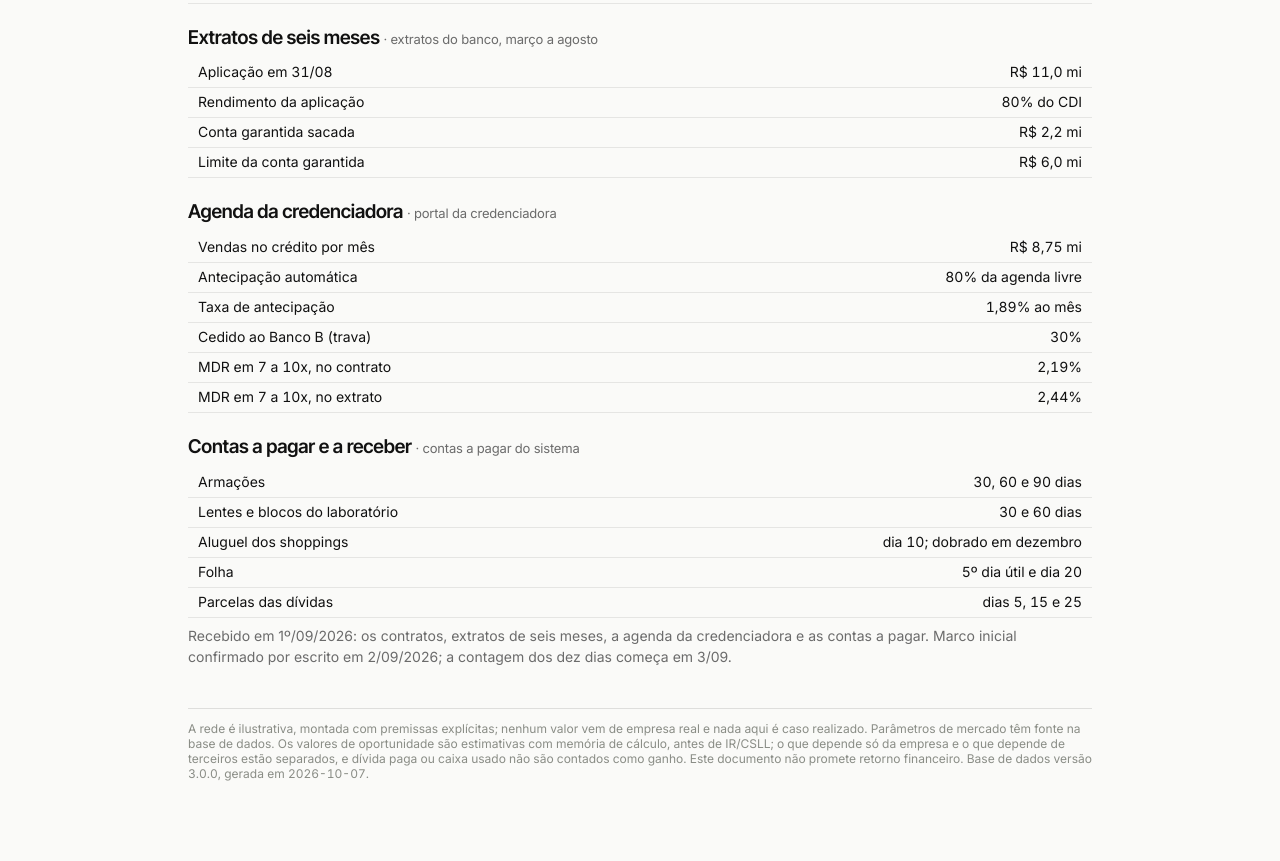
==== commit 24802b71: "Ajustes da auditoria de números: origem do R$ 1,16 mi, naturezas sem soma, IOF na taxa da garantida," ====
--- a/material.html
+++ b/material.html
@@ -57,7 +57,7 @@
 const R = motor.calcular(base, calculado);
 const C = conteudo(base, R, n);
 const E = C.entregavel;
-const mi = (v) => `R$ ${F.n(v / 1e6, 1)} mi`;
+const mi = (v) => `R$ ${F.n(v / 1e6, Math.abs(v) >= 10e6 ? 1 : 2)} mi`;          // duas casas abaixo de R$ 10 mi, como na tela
 const semTag = (x) => String(x ?? "").replace(/<[^>]+>/g, " ").replace(/\s+/g, " ").trim();
 
 // Cada quadro do diagnóstico vira uma tabela com os mesmos números do gráfico.
@@ -73,7 +73,7 @@
   if (qd.id === "hoje") return { cab: ["semana", "menor saldo de caixa", "conta garantida (máximo)"], linhas: qd.semanas.map((v, i) => [i + 1, mi(v), qd.garantida ? mi(qd.garantida[i]) : ""]) };
   if (qd.id === "depois") return { cab: ["semana", "menor saldo com a regra", qd.estresseRot || ""], linhas: qd.semanas.map((v, i) => [i + 1, mi(v), qd.estresse ? mi(qd.estresse[i]) : ""]) };
   if (qd.tiles) return { cab: ["valor", "o que é", "natureza"], linhas: qd.tiles.map((t) => [t.v, t.t, t.e]) };
-  if (qd.acoes) return { cab: ["ação", "economia anual estimada", "de quem depende", "quando", "memória de cálculo"], linhas: [...qd.acoes.map((a) => [a.longo || a.t, F.brl(Math.round(a.v)), a.quem, a.prazo, a.memoria || ""]), ["total (cascata, sem dupla contagem)", F.brl(Math.round(qd.total)), `${F.brl(Math.round(qd.empresa))} dependem só da empresa`, "", ""], ...(qd.recuperacao ? [["recuperação única estimada: MDR cobrado acima do contrato, mar a ago/2026", F.brl(Math.round(qd.recuperacao)), "depende da credenciadora", "60 a 120 dias", ""], ["não é ganho: conta garantida quitada com o caixa (principal)", F.brl(Math.round(qd.divida)), "", "", ""], ["não é ganho: caixa médio usado no lugar de antecipação", F.brl(Math.round(qd.caixaUsado)), "", "", ""]] : [])] };
+  if (qd.acoes) return { cab: ["ação", "economia anual estimada", "de quem depende", "quando", "memória de cálculo"], linhas: [...qd.acoes.map((a) => [a.longo || a.t, F.brl(Math.round(a.v)), a.quem, a.prazo, a.memoria || ""]), ["total (cascata, sem dupla contagem)", F.brl(Math.round(qd.total)), `${F.brl(Math.round(qd.empresa))} dependem só da empresa`, "", ""], ...(qd.recuperacao ? [["recuperação única estimada: MDR cobrado acima do contrato, mar a ago/2026", F.brl(Math.round(qd.recuperacao)), "depende da credenciadora", "60 a 120 dias", ""], ["não é ganho: conta garantida quitada com o caixa (principal)", F.brl(Math.round(qd.divida)), "", "", ""], ["não é ganho: caixa médio menor no ano (inclui a quitação)", F.brl(Math.round(qd.caixaUsado)), "", "", ""]] : [])] };
   return { cab: [], linhas: [] };
 }
 const tabHTML = (t) => `<table class="mini"><thead><tr>${t.cab.map((h) => `<th>${h}</th>`).join("")}</tr></thead><tbody>${t.linhas.map((l) => `<tr>${l.map((v, i) => `<td class="${i ? "" : "e"}">${v}</td>`).join("")}</tr>`).join("")}</tbody></table>`;
--- a/estilo.css
+++ b/estilo.css
@@ -6,7 +6,7 @@
 :root{
   --noite:#040A07; --verde:#1F3A2F; --verde-c:#2E5A48; --ouro:#C8A45A; --ouro-e:#9C7B38; --marfim:#F3EEE1;
   --papel:#FAFAF8; --grafite:#111; --cinza:#6B6B6B; --fio:rgba(17,17,17,.09); --risco:#9A3B2E;
-  --m2:rgba(243,238,225,.70); --m3:rgba(243,238,225,.48);
+  --m2:rgba(243,238,225,.70); --m3:rgba(243,238,225,.56);
   --disp:'Inter Tight','Inter',system-ui,sans-serif; --texto:'Inter',system-ui,sans-serif;
 }
 *{box-sizing:border-box;margin:0;padding:0}
@@ -58,7 +58,9 @@
 .rotulo{font:500 19px/1.3 var(--texto);color:var(--ouro)}
 .num{font-family:var(--disp);font-weight:600;letter-spacing:-.03em;font-variant-numeric:tabular-nums}
 /* revelação por linha: cada linha sobe de dentro da própria máscara (js/cenas/comum.js: linhas, revelar) */
-.l{display:block;overflow:hidden;padding-bottom:.14em;margin-bottom:-.14em}
+.l{display:block;overflow:hidden;padding:.08em 0 .14em;margin:-.08em 0 -.14em}
+/* legenda de leitura [L]: só no modo assistir; no apresentar, quem diz é o apresentador */
+body[data-modo="apresentar"] .so-assistir{display:none !important}
 .l > span{display:block;will-change:transform}
 /* modo apresentar: numa parada, o botão de seguir acende devagar (a peça espera o →) */
 body.esperando #c-avancar{border-color:var(--ouro);background:rgba(200,164,90,.16);animation:espera 2.4s ease-in-out infinite}
@@ -81,7 +83,7 @@
 .anc .miolo,.c-analise .no .miolo{text-shadow:0 0 2px rgba(3,8,6,.95),0 0 7px rgba(3,8,6,.85),0 0 16px rgba(3,8,6,.6)}
 /* cada rótulo em camada própria: entrar e sair vira só composição, sem redesenhar o texto e o halo */
 .anc .miolo{will-change:transform,opacity}
-.anc.dentro .miolo,.c-208 .t3tag .miolo{text-shadow:none}
+.anc.dentro .miolo{text-shadow:none}
 /* folhas coladas às lâminas (o transform vem da homografia) */
 .folha3d{position:absolute;left:0;top:0;transform-origin:0 0;will-change:transform;backface-visibility:hidden;overflow:hidden}
 
@@ -133,52 +135,6 @@
 .c-abre .leg{position:absolute;left:0;right:0;top:880px;text-align:center}
 .c-abre .leg .l1{font:500 34px/1.25 var(--disp);letter-spacing:-.015em;color:var(--marfim)}
 .c-abre .leg .l2{margin-top:16px;font:400 20px/1 var(--texto);color:var(--m3)}
-.c-fecho .leg{top:940px}
-.c-fecho .leg .l1{font-size:30px;color:var(--m2)}
-
-/* ---------- 1 · os 208 */
-.c-208 .topo{position:absolute;left:104px;top:118px;width:600px}
-.c-208 .topo .t-display{font-size:74px}
-.c-208 .topo .t-lead{margin-top:26px;font-size:23px}
-.c-208 .fase .miolo{transform:translate(-50%,-50%);text-align:center}
-.c-208 .fase.dir .miolo{transform:translate(0,-50%);text-align:left}
-.c-208 .fase.esq .miolo{transform:translate(-100%,-50%);text-align:right}
-.c-208 .fase b{display:block;font:600 22px/1.1 var(--disp);letter-spacing:-.01em;color:var(--marfim)}
-.c-208 .fase span{display:block;font:400 18px/1.3 var(--texto);color:var(--ouro);margin-top:3px}
-.c-208 .amostra{position:absolute;left:0;right:0;top:72px;text-align:center}
-.c-208 .amostra em{display:block;font:500 19px/1 var(--texto);font-style:normal;color:var(--ouro);margin-bottom:14px}
-.c-208 .amostra span{display:block;font:600 36px/1.22 var(--disp);letter-spacing:-.02em;color:var(--marfim)}
-.c-208 .t3tag .miolo{transform:translate(-50%,-50%);font:600 18px/1 var(--texto);color:#1b1305;background:var(--ouro);padding:8px 12px;border-radius:999px}
-.c-208 .areas{position:absolute;left:104px;top:736px;width:560px;font-size:19px;line-height:1.55}
-
-/* ---------- 2 · o cenário e a história */
-.c-hist .quadro{position:absolute;left:112px;top:92px;width:1320px}
-.c-hist .qa{width:980px}
-.c-hist .qa .rotulo{margin-bottom:14px}
-.c-hist .qa .fatos{position:absolute;left:0;top:628px;display:grid;grid-template-columns:repeat(3,272px);gap:36px}
-.c-hist .qa .fatos div{border-top:1px solid rgba(200,164,90,.5);padding-top:16px}
-.c-hist .qa .fatos b{display:block;font-size:52px;line-height:1;color:var(--marfim)}
-.c-hist .qa .fatos span{display:block;font:400 18px/1.4 var(--texto);color:var(--m2);margin-top:10px}
-.c-hist .qa .fonte{position:absolute;left:0;top:880px;width:1100px;font:400 18px/1.4 var(--texto);color:var(--m3)}
-.c-hist .qc .t-leg{margin-top:14px}
-.c-hist .qe{top:150px;width:920px}
-.c-hist .qe .faixa{margin-top:150px;display:grid;grid-template-columns:repeat(3,1fr);gap:44px;border-top:1px solid rgba(243,238,225,.16);padding-top:30px}
-.c-hist .qe .faixa b{display:block;font-size:54px;line-height:1;color:var(--marfim);margin-bottom:12px}
-.c-hist .qe .faixa div{font:400 20px/1.4 var(--texto);color:var(--m2)}
-
-/* ---------- 3 · Top 3 e escolha */
-.c-top3 .topo{position:absolute;left:150px;top:92px;width:1600px}
-.c-top3 .topo .t-lead{margin-top:18px;max-width:1240px}
-.c-top3 .topo.escolha .t-leg{margin-top:14px}
-.c-top3 .dica-escolha{position:absolute;left:50%;top:996px;transform:translateX(-50%);white-space:nowrap;padding:12px 22px;border-radius:999px;background:rgba(4,10,7,.86);border:1px solid rgba(200,164,90,.45);font:500 20px/1 var(--texto);color:var(--ouro)}
-.c-top3 .cartao{padding:48px 48px 36px;display:flex;flex-direction:column;pointer-events:auto;cursor:pointer}
-.c-top3 .cartao .n{font:500 22px/1 var(--texto);color:var(--ouro)}
-.c-top3 .cartao h3{font:600 42px/1.06 var(--disp);letter-spacing:-.02em;color:var(--marfim);margin:14px 0 18px}
-.c-top3 .cartao .perg{font:400 24px/1.4 var(--texto);color:var(--marfim)}
-.c-top3 .cartao h4{font:500 22px/1 var(--texto);color:var(--ouro);margin:26px 0 8px}
-.c-top3 .cartao ul{list-style:none}
-.c-top3 .cartao li{font:400 22px/1.34 var(--texto);color:var(--m2);padding:4px 0 4px 20px;position:relative}
-.c-top3 .cartao li:before{content:"";position:absolute;left:0;top:19px;width:8px;height:1px;background:var(--ouro)}
 
 /* ---------- papel (formulário e peças do entregável) */
 .papel{color:var(--grafite)}
@@ -306,23 +262,6 @@
 .peca .dv b{font:600 58px/1 var(--disp);letter-spacing:-.02em;color:var(--ouro)}
 .peca .dv span{font:400 30px/1.4 var(--texto);color:var(--marfim);margin-top:22px}
 
-/* ---------- 8 · resultado */
-.c-res .bloco-r{position:absolute;left:112px;top:120px;width:760px}
-.c-res .rotulo{margin-bottom:14px}
-.c-res .grande{display:block;font-size:136px;line-height:1;color:var(--ouro);margin-top:70px;white-space:nowrap}
-.c-res .leg1{font:500 30px/1.25 var(--disp);letter-spacing:-.015em;color:var(--marfim);margin-top:16px}
-.c-res .sub{margin-top:14px;font-size:20px}
-.c-res .selos{display:flex;flex-wrap:wrap;gap:10px;margin-top:60px}
-.c-res .selos span{font:500 18px/1 var(--texto);color:var(--m2);border:1px solid rgba(200,164,90,.5);border-radius:999px;padding:11px 16px}
-
-/* ---------- 9 · oferta */
-.c-oferta .topo{position:absolute;left:112px;top:104px;width:900px}
-.c-oferta .ficha{position:absolute;left:112px;top:470px;width:820px;display:grid;grid-template-columns:240px 1fr}
-.c-oferta .ficha div{padding:16px 0;border-top:1px solid rgba(243,238,225,.14)}
-.c-oferta .ficha .k{font:500 19px/1.4 var(--texto);color:var(--ouro)}
-.c-oferta .ficha .v{font:400 19px/1.5 var(--texto);color:var(--m2)}
-.c-oferta .amb{position:absolute;left:112px;top:960px;width:960px;font:500 27px/1.3 var(--disp);letter-spacing:-.015em;color:var(--marfim)}
-
 /* ---------- material */
 #material{position:fixed;inset:0;background:rgba(4,10,7,.72);display:none;align-items:center;justify-content:center;z-index:60}
 #material.aberto{display:flex}
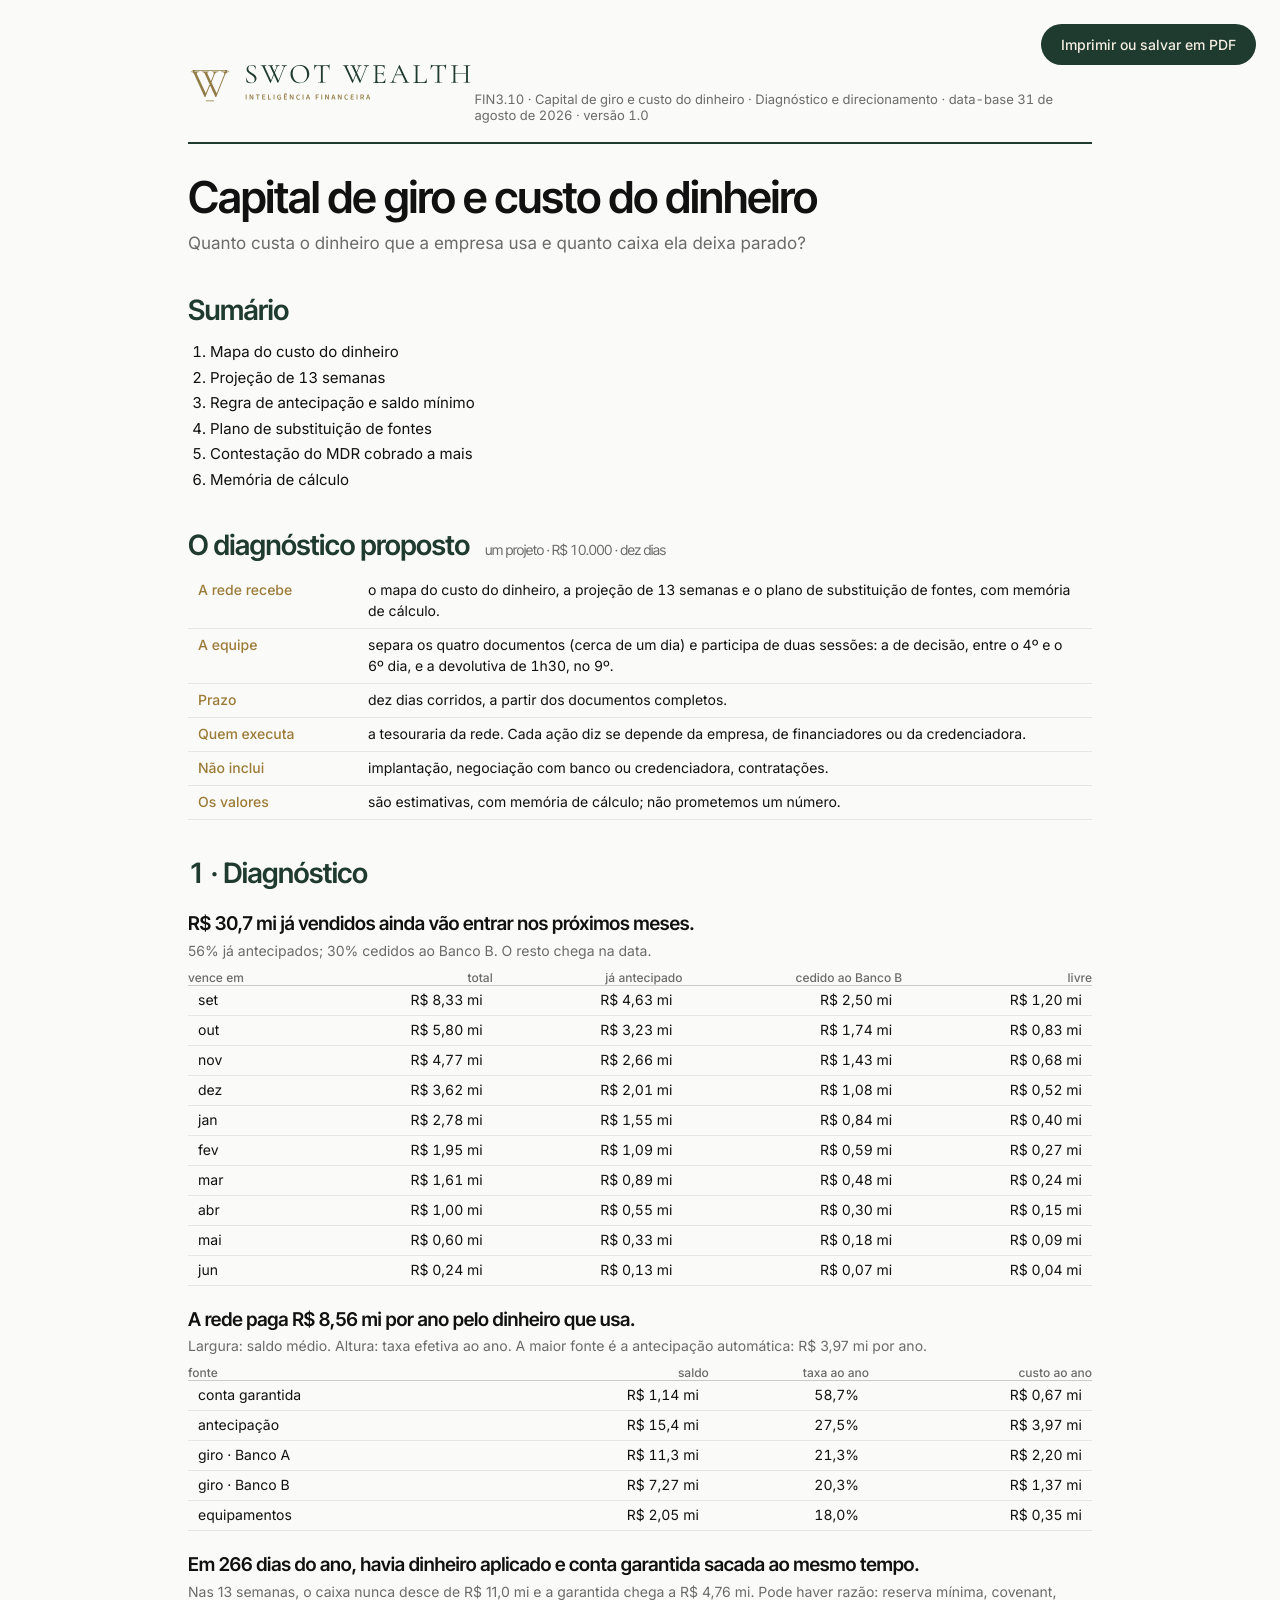
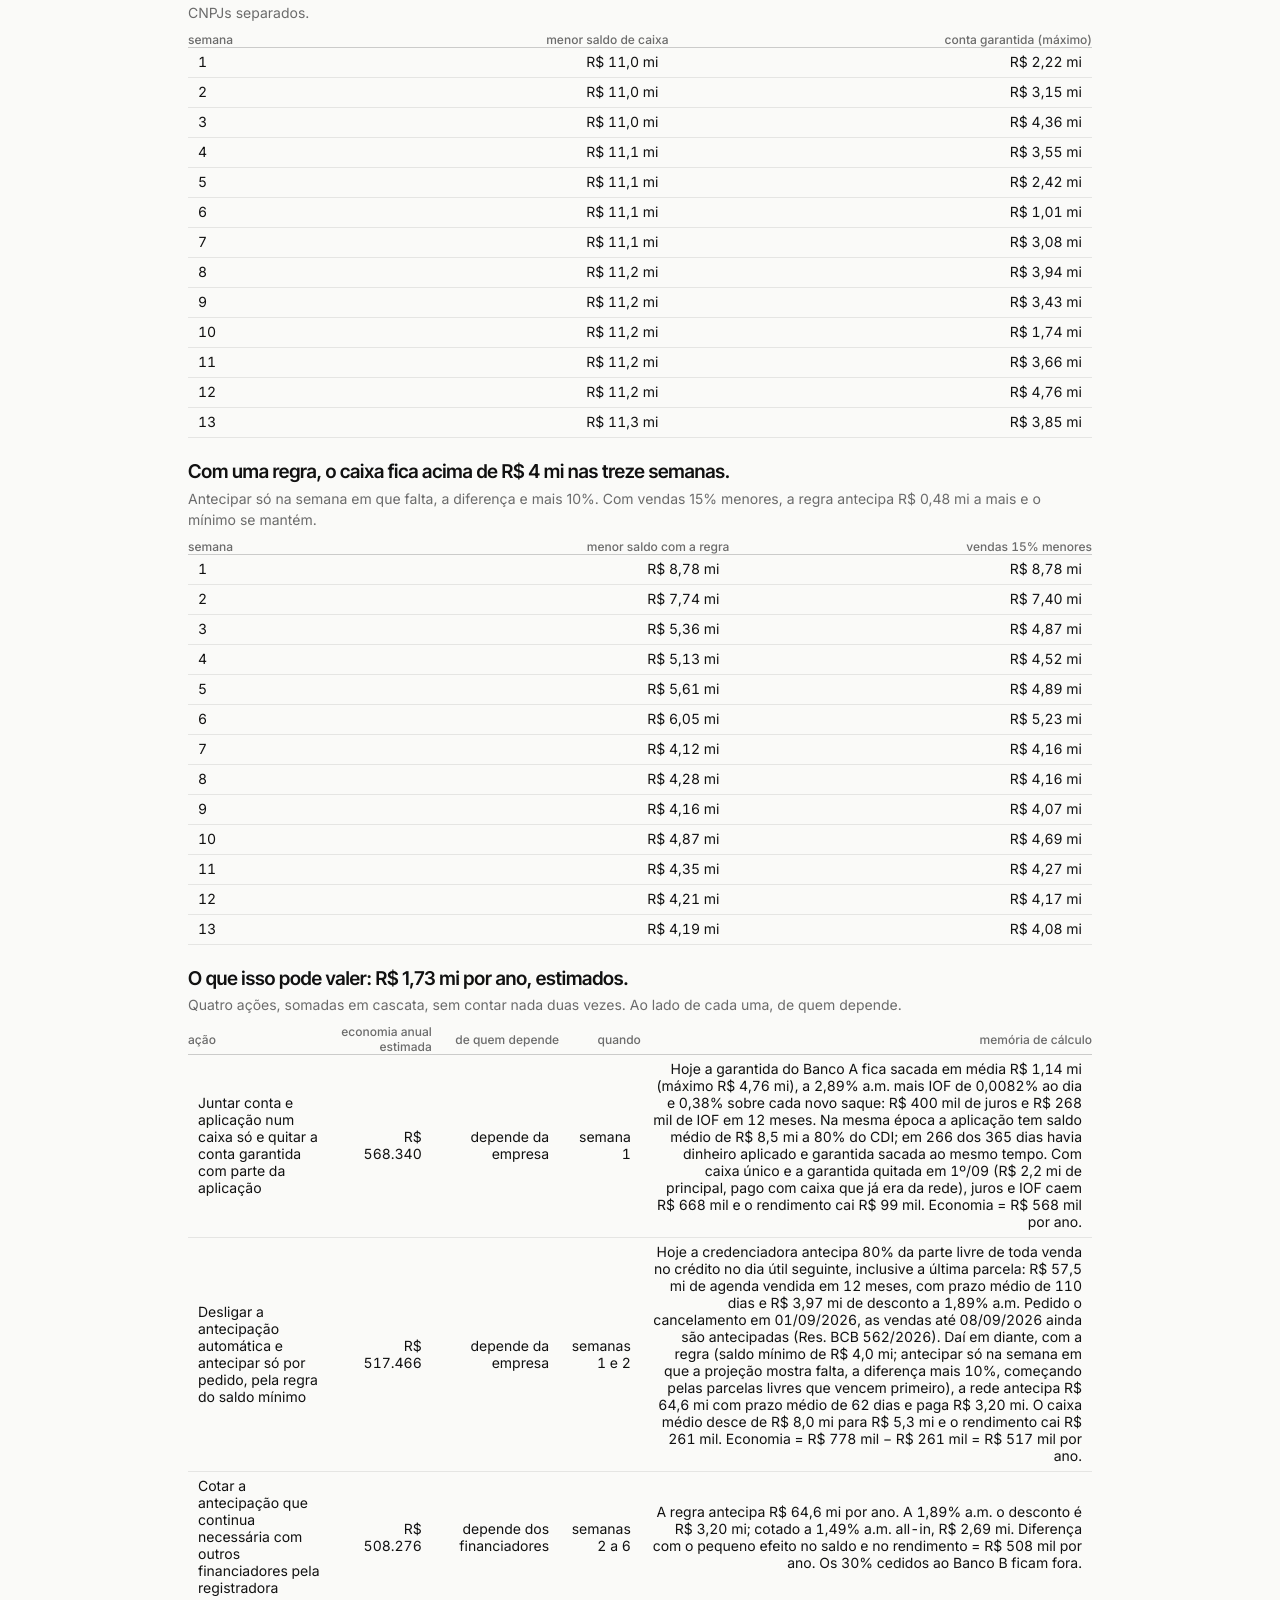
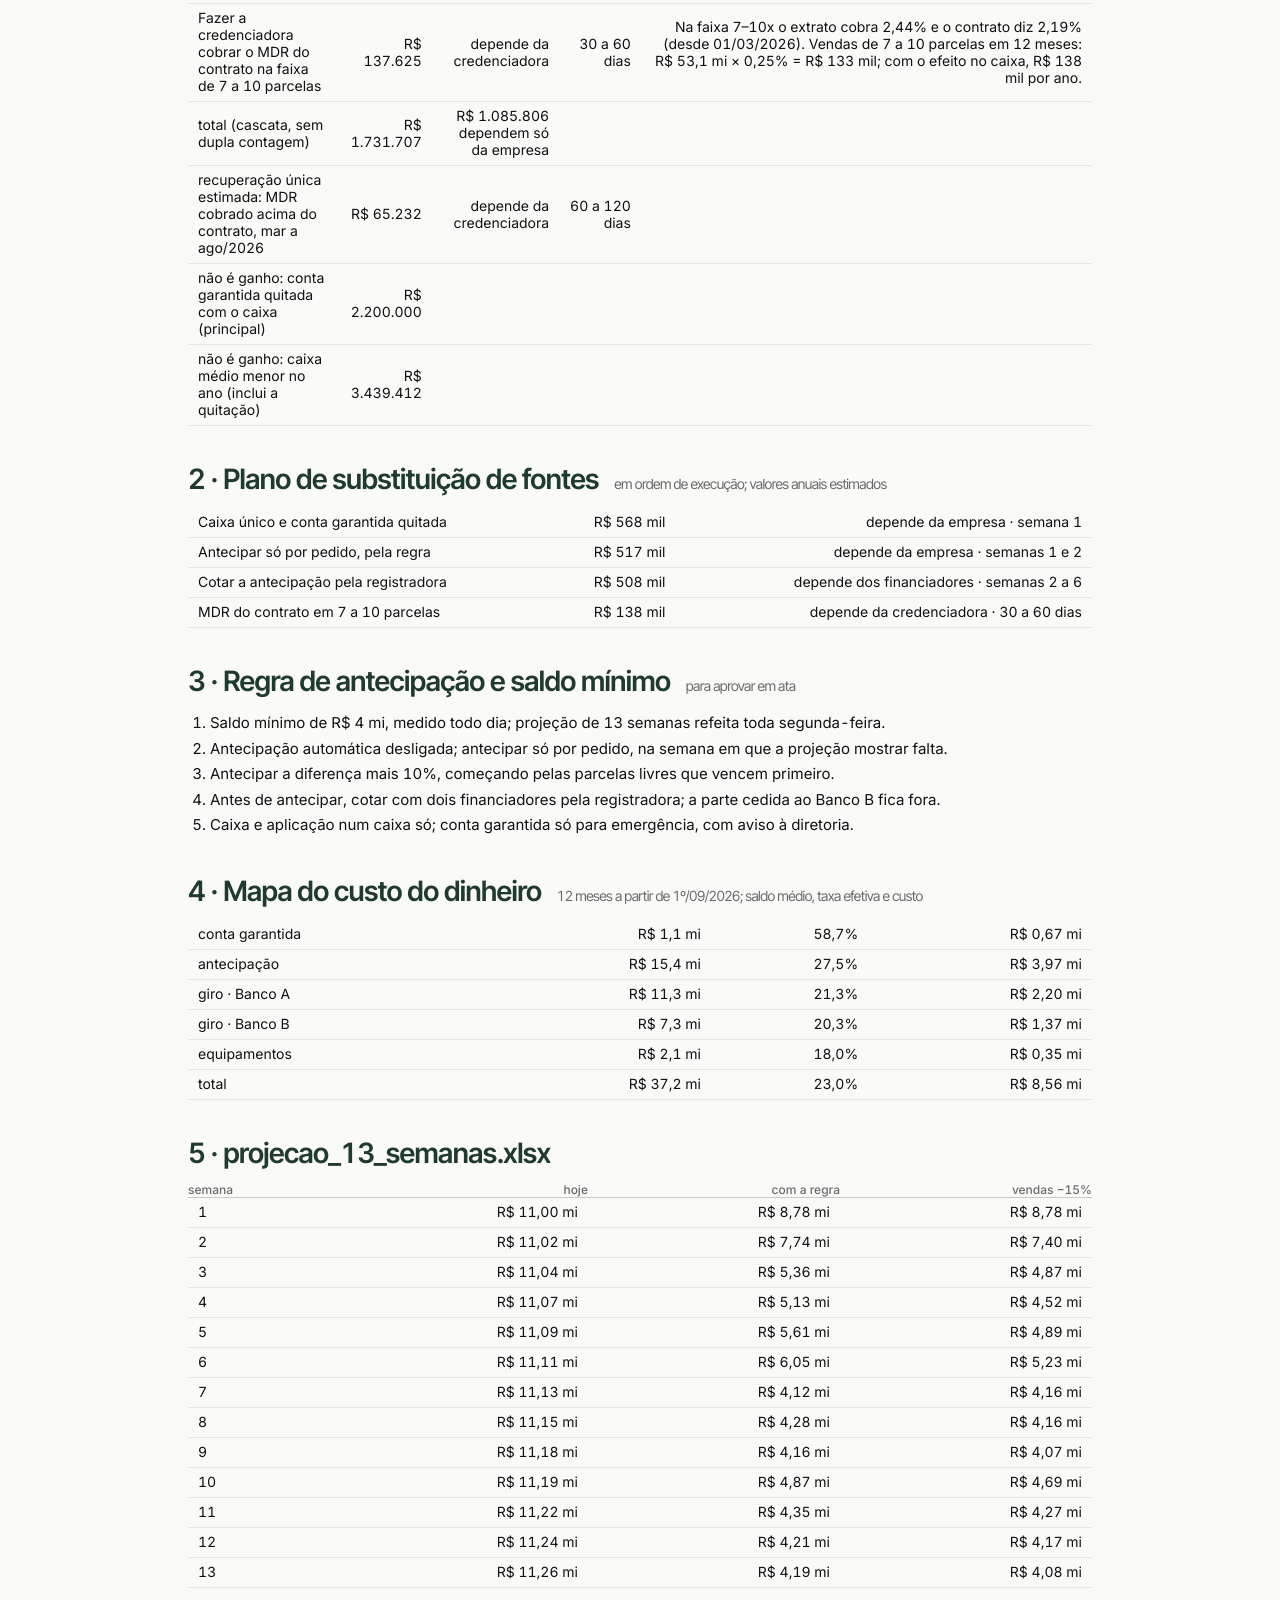
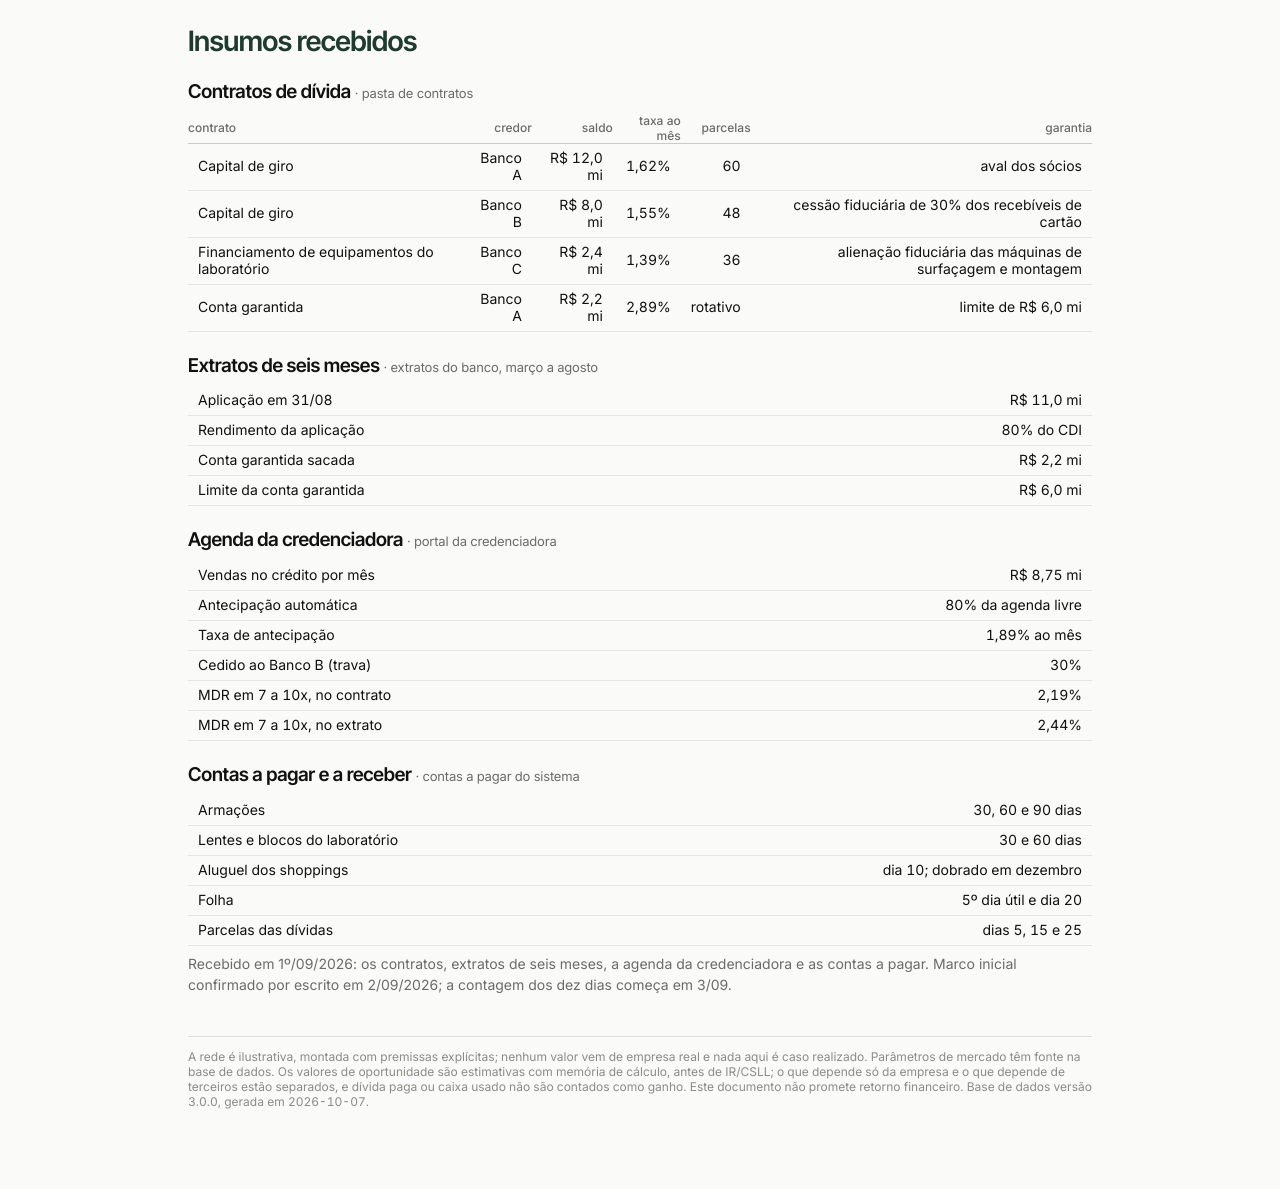
==== commit 184786cf: "Ritmo final: oferta linha a linha, conta em cinco batidas, entrega mais curta, perguntas com espera " ====
--- a/material.html
+++ b/material.html
@@ -4,8 +4,9 @@
 <meta charset="utf-8">
 <meta name="robots" content="noindex,nofollow">
 <title>SWOT WEALTH · material do projeto</title>
-<link rel="stylesheet" href="fontes/fontes.css?v=202610071930">
-<link rel="stylesheet" href="estilo.css?v=202610071930">
+<link rel="icon" href="midia/marca/monograma.svg">
+<link rel="stylesheet" href="fontes/fontes.css?v=202610081530">
+<link rel="stylesheet" href="estilo.css?v=202610081530">
 <style>
 :root{--sf:var(--disp);--sf-texto:var(--texto);--cinza-2:#8a8d86;--linha:rgba(17,17,17,.12)}
 html,body{overflow:auto;background:var(--papel);color:var(--grafite);height:auto}
@@ -35,6 +36,8 @@
 .doc table.mini th:first-child,.doc table.mini td.e{text-align:left}
 .doc table.mini td{text-align:right;border-bottom:1px solid var(--fio)}
 .doc ol.itens{padding-left:22px;font-size:15px;line-height:1.7}
+.doc .proposta table.mini td{text-align:left;vertical-align:top;line-height:1.5}
+.doc .proposta table.mini td.e{width:170px;color:var(--ouro-e);font-weight:500}
 .doc .rodape-doc{margin-top:40px;font-size:12px;color:var(--cinza-2);border-top:1px solid var(--linha);padding-top:12px}
 .acoes{position:fixed;right:24px;top:24px;display:flex;gap:8px}
 .acoes button{font:500 14px var(--texto);background:var(--verde);color:var(--marfim);border:none;padding:12px 20px;border-radius:999px;cursor:pointer}
@@ -46,9 +49,9 @@
 <div class="doc" id="doc"></div>
 <script type="module">
 // Material do projeto (v2): documento imprimível e arquivos CSV, gerados do mesmo conteúdo da apresentação.
-import * as motor from "./motor/motor.js?v=202610071930";
-import { conteudo } from "./js/conteudo.js?v=202610071930";
-import { F } from "./js/util.js?v=202610071930";
+import * as motor from "./motor/motor.js?v=202610081530";
+import { conteudo, FIM } from "./js/conteudo.js?v=202610081530";
+import { F } from "./js/util.js?v=202610081530";
 window.__motor = motor;
 const p = new URLSearchParams(location.search);
 const n = Number(p.get("projeto") || 3);
@@ -59,6 +62,9 @@
 const E = C.entregavel;
 const mi = (v) => `R$ ${F.n(v / 1e6, Math.abs(v) >= 10e6 ? 1 : 2)} mi`;          // duas casas abaixo de R$ 10 mi, como na tela
 const semTag = (x) => String(x ?? "").replace(/<[^>]+>/g, " ").replace(/\s+/g, " ").trim();
+// a proposta do diagnóstico, com o texto integral da ficha da oferta (js/conteudo/fim.js, oferta.integral). Só no
+// FIN3.10: se os R$ 10 mil valem para as outras lentes é pergunta dos sócios.
+const OI = n === 3 ? FIM(base, R).oferta.integral : null;
 
 // Cada quadro do diagnóstico vira uma tabela com os mesmos números do gráfico.
 function tabelaDoQuadro(qd) {
@@ -99,6 +105,7 @@
 <header><img src="midia/marca/logo_horizontal.svg" alt="SWOT WEALTH"><span>${C.proj.codigo} · ${C.proj.nome} · ${E.capa.sub}</span></header>
 <h1>${C.proj.nome}<small>${C.proj.pergunta}</small></h1>
 <section><h2>Sumário</h2><ol style="padding-left:22px;line-height:1.7;font-size:15px">${E.capa.indice.map((i) => `<li>${i}</li>`).join("")}</ol></section>
+${OI ? `<section class="proposta"><h2>${OI.titulo} <span>${OI.resumo}</span></h2>${tabHTML({ cab: [], linhas: OI.linhas })}</section>` : ""}
 <section><h2>1 · Diagnóstico</h2>${C.quadros.map((qd) => `<h3 class="qd">${qd.titulo}</h3><p class="qs">${qd.sub}</p>${tabHTML(tabelaDoQuadro(qd))}`).join("")}</section>
 ${E.folhas.map((fo, i) => `<section><h2>${i + 2} · ${fo.titulo} <span>${fo.sub}</span></h2>${fo.itens ? `<ol class="itens">${fo.itens.map((x) => `<li>${x}</li>`).join("")}</ol>` : tabHTML({ cab: [], linhas: fo.linhas })}</section>`).join("")}
 <section><h2>${E.folhas.length + 2} · ${E.planilha.titulo}</h2>${tabHTML({ cab: E.planilha.cab, linhas: E.planilha.linhas })}</section>
